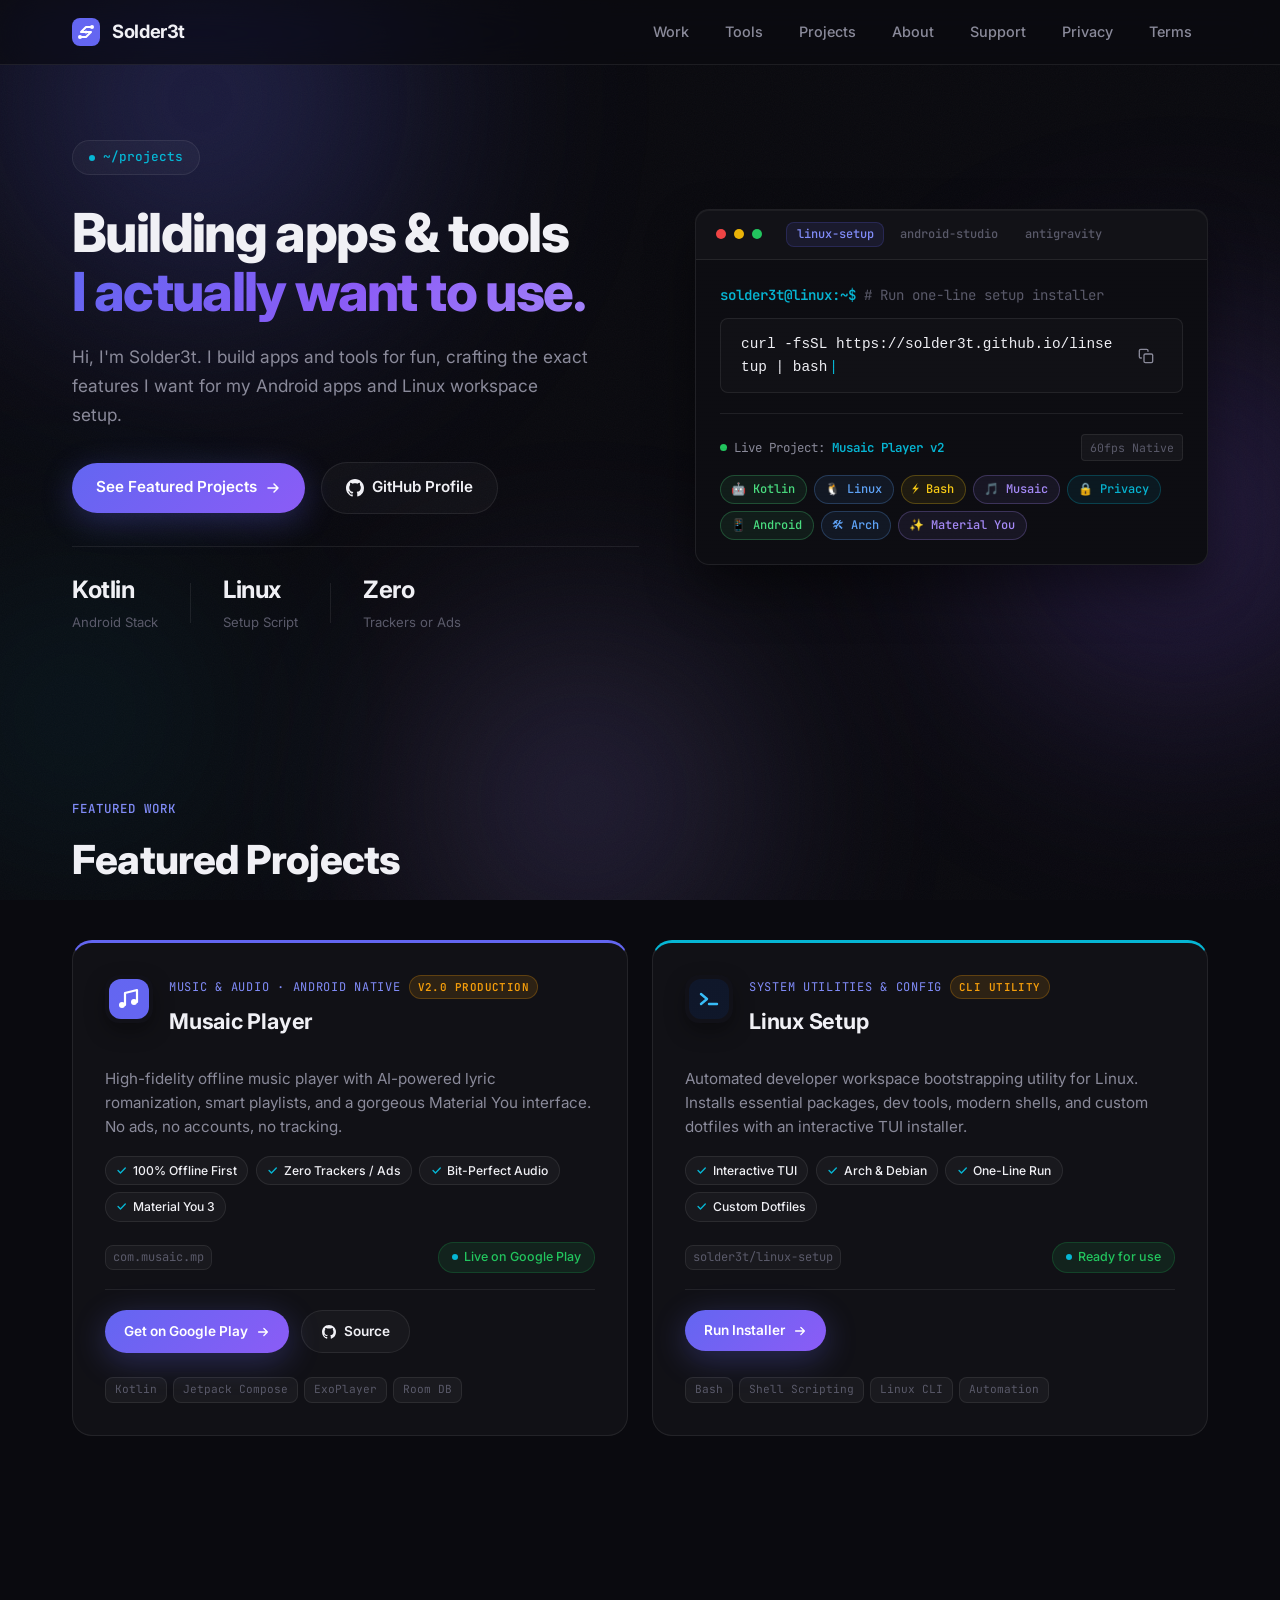
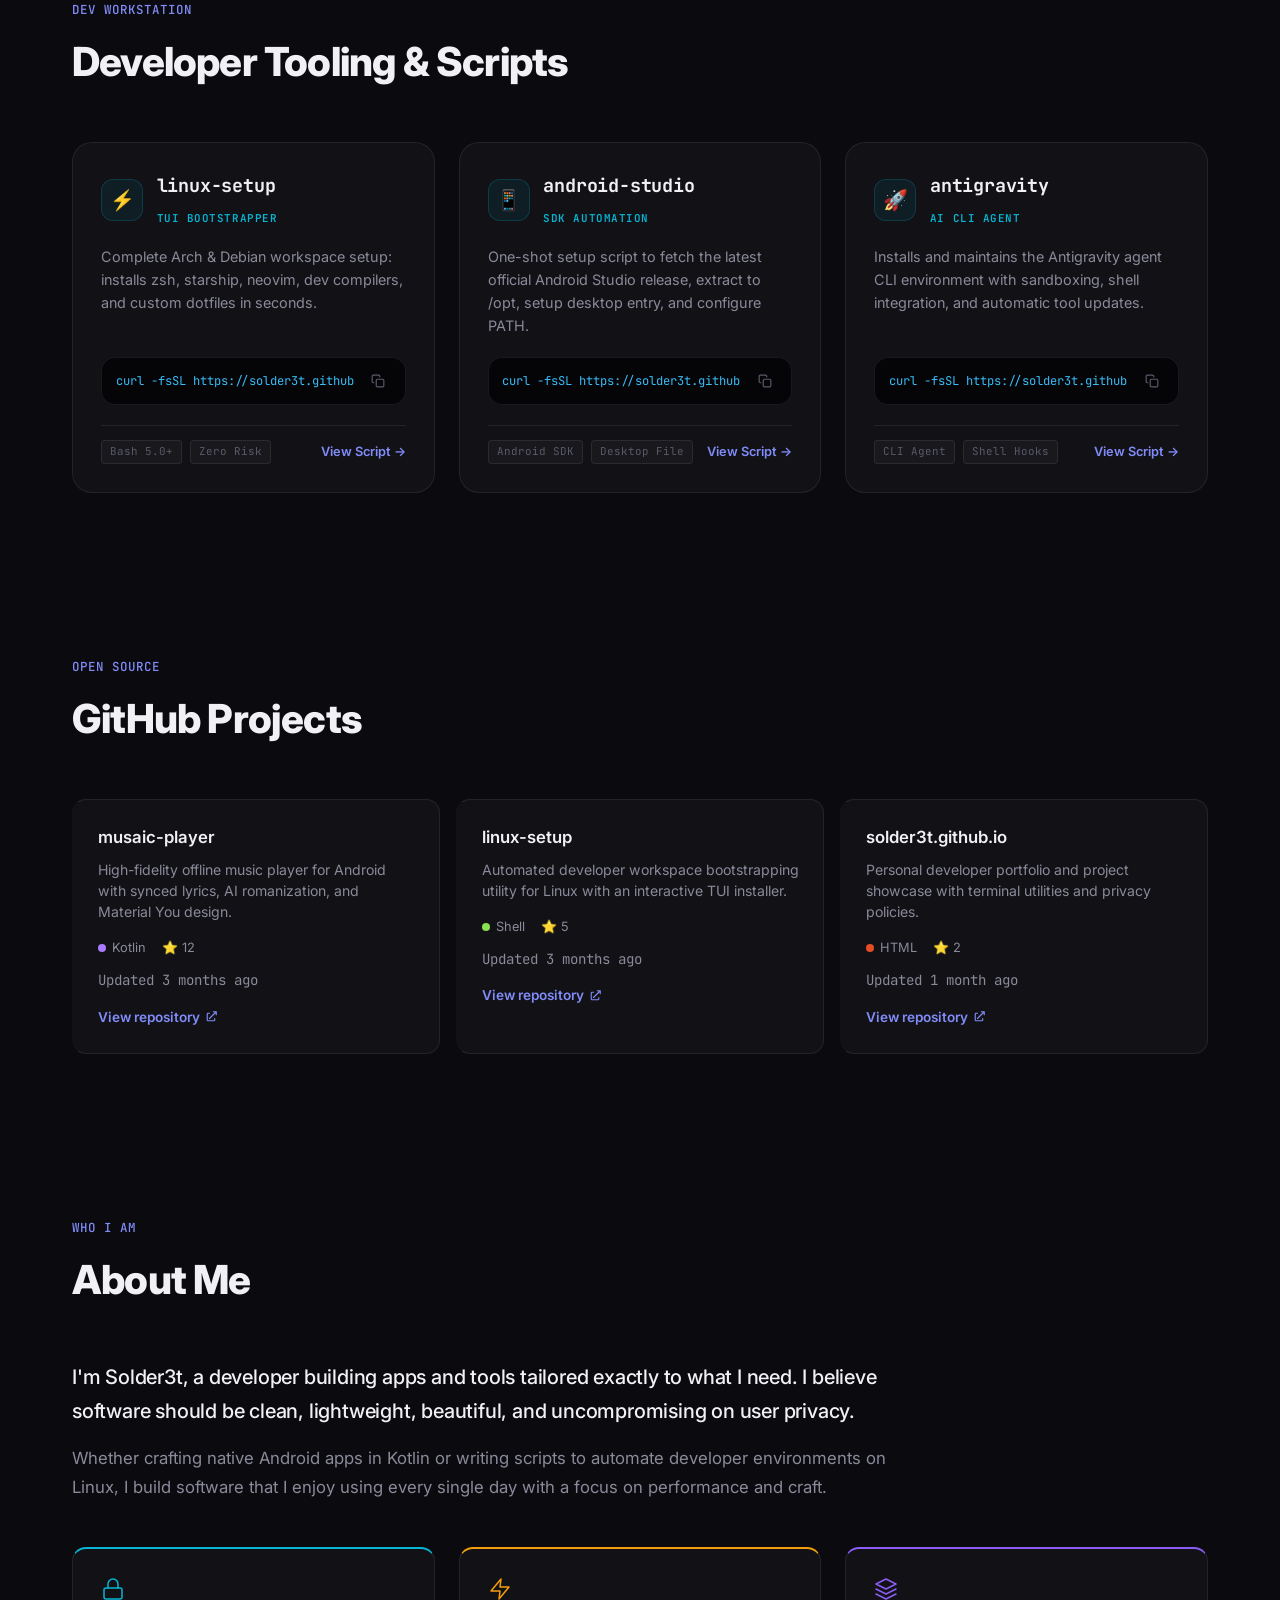
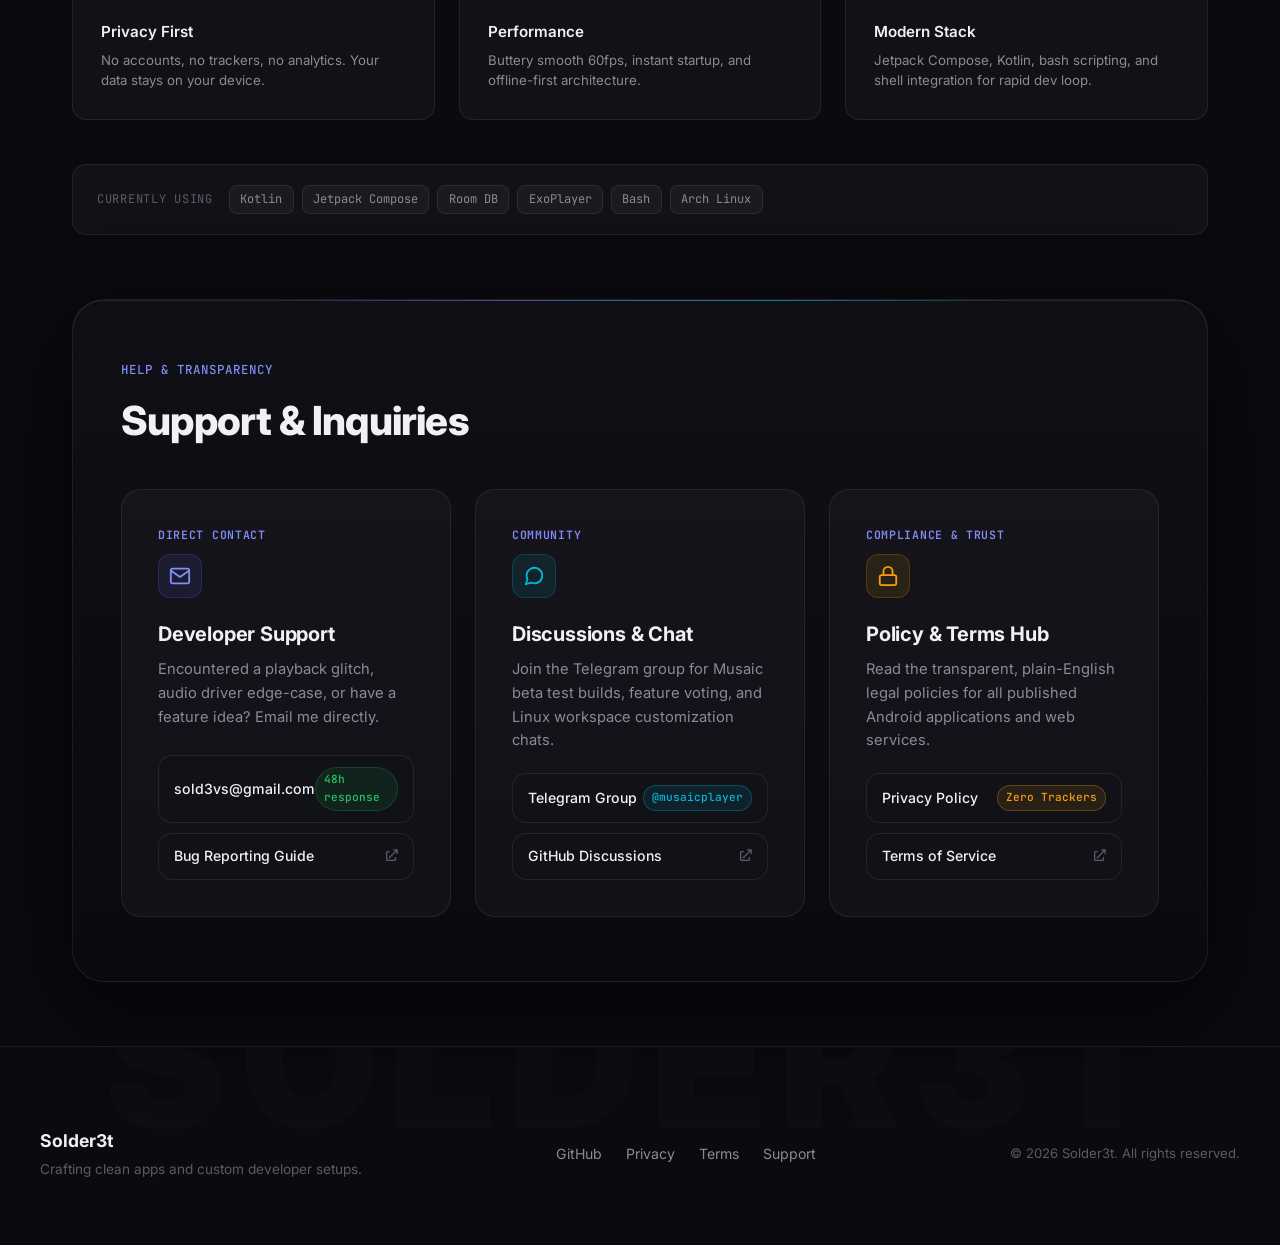
==== index.html @ a8be1fc8 "Polish portfolio navigation and policy pages" ====
<!DOCTYPE html>
<html lang="en">
<head>
  <meta charset="UTF-8">
  <meta name="viewport" content="width=device-width, initial-scale=1.0">
  <meta name="description" content="Solder3t — Android developer and tech enthusiast. Creator of Musaic Player, Linux setup utilities, and tools built for personal use.">
  <meta name="theme-color" content="#0a0a0f">
  <title>Solder3t — Developer Profile</title>

  <link rel="preconnect" href="https://fonts.googleapis.com">
  <link rel="preconnect" href="https://fonts.gstatic.com" crossorigin>
  <link href="https://fonts.googleapis.com/css2?family=Inter:wght@400;500;600;700;800;900&family=JetBrains+Mono:wght@400;500&display=swap" rel="stylesheet">
  <link rel="stylesheet" href="style.css?v=2.0.0">
  <link rel="icon" type="image/svg+xml" href="favicon.svg">
</head>
<body>
  <!-- Animated mesh gradient background -->
  <div class="mesh-bg" aria-hidden="true">
    <div class="mesh-orb mesh-orb--1"></div>
    <div class="mesh-orb mesh-orb--2"></div>
    <div class="mesh-orb mesh-orb--3"></div>
    <div class="mesh-orb mesh-orb--4"></div>
  </div>

  <!-- Grain overlay for texture -->
  <div class="grain" aria-hidden="true"></div>

  <!-- Cursor glow (desktop only) -->
  <div class="cursor-glow" aria-hidden="true"></div>

  <!-- Header -->
  <header class="header" id="header">
    <div class="header-inner">
      <a class="logo" href="#top" aria-label="Solder3t Home">
        <span class="logo-mark">
          <svg width="28" height="28" viewBox="0 0 28 28" fill="none" xmlns="http://www.w3.org/2000/svg">
            <rect width="28" height="28" rx="8" fill="url(#logoGrad)"/>
            <path d="M 20 9 H 14 L 9 14 H 19 L 14 19 H 8" stroke="white" stroke-width="2" stroke-linecap="round" stroke-linejoin="round"/>
            <circle cx="20" cy="9" r="2" fill="white"/>
            <circle cx="14" cy="14" r="1.5" fill="white"/>
            <circle cx="8" cy="19" r="2" fill="white"/>
            <defs>
              <linearGradient id="logoGrad" x1="0" y1="0" x2="28" y2="28">
                <stop stop-color="#6366f1"/>
                <stop offset="1" stop-color="#8b5cf6"/>
              </linearGradient>
            </defs>
          </svg>
        </span>
        <span class="logo-text">Solder3t</span>
      </a>

      <nav class="nav" aria-label="Primary">
        <a href="#work" class="nav-link">Work</a>
        <a href="#tools" class="nav-link">Tools</a>
        <a href="#projects" class="nav-link">Projects</a>
        <a href="#about" class="nav-link">About</a>
        <a href="#support" class="nav-link">Support</a>
        <a href="pages/privacy.html" class="nav-link">Privacy</a>
        <a href="pages/terms.html" class="nav-link">Terms</a>
      </nav>

      <button class="nav-toggle" aria-label="Toggle menu" aria-expanded="false">
        <span class="nav-toggle-line"></span>
        <span class="nav-toggle-line"></span>
        <span class="nav-toggle-line"></span>
      </button>
    </div>
  </header>

  <!-- Mobile menu -->
  <div class="mobile-menu" id="mobileMenu">
    <a href="#work" class="mobile-menu-link">Work</a>
    <a href="#tools" class="mobile-menu-link">Tools</a>
    <a href="#projects" class="mobile-menu-link">Projects</a>
    <a href="#about" class="mobile-menu-link">About</a>
    <a href="#support" class="mobile-menu-link">Support</a>
    <a href="pages/privacy.html" class="mobile-menu-link">Privacy</a>
    <a href="pages/terms.html" class="mobile-menu-link">Terms</a>
  </div>

  <main id="top">
    <!-- Hero -->
    <section class="hero" data-reveal>
      <div class="hero-layout">
        <!-- LEFT: main content -->
        <div class="hero-main">
          <div class="hero-badge">
            <span class="hero-badge-dot"></span>
            <span class="badge-code">~/projects</span>
          </div>
          <h1 class="hero-title">
            <span class="hero-title-line">Building apps &amp; tools</span>
            <span class="hero-title-line hero-title-line--accent">I actually want to use.</span>
          </h1>
          <p class="hero-subtitle">
            Hi, I'm Solder3t. I build apps and tools for fun, crafting the exact features I want for my Android apps and Linux workspace setup.
          </p>
          <div class="hero-ctas">
            <a href="#work" class="btn btn--primary">
              <span>See Featured Projects</span>
              <svg width="16" height="16" viewBox="0 0 16 16" fill="none"><path d="M3 8h10M9 4l4 4-4 4" stroke="currentColor" stroke-width="1.5" stroke-linecap="round" stroke-linejoin="round"/></svg>
            </a>
            <a href="https://github.com/solder3t" target="_blank" rel="noreferrer" class="btn btn--ghost">
              <svg width="18" height="18" viewBox="0 0 24 24" fill="currentColor"><path d="M12 0C5.37 0 0 5.37 0 12c0 5.31 3.435 9.795 8.205 11.385.6.105.825-.255.825-.57 0-.285-.015-1.23-.015-2.235-3.015.555-3.795-.735-4.035-1.41-.135-.345-.72-1.41-1.23-1.695-.42-.225-1.02-.78-.015-.795.945-.015 1.62.87 1.845 1.23 1.08 1.815 2.805 1.305 3.495.99.105-.78.42-1.305.765-1.605-2.67-.3-5.46-1.335-5.46-5.925 0-1.305.465-2.385 1.23-3.225-.12-.3-.54-1.53.12-3.18 0 0 1.005-.315 3.3 1.23.96-.27 1.98-.405 3-.405s2.04.135 3 .405c2.295-1.56 3.3-1.23 3.3-1.23.66 1.65.24 2.88.12 3.18.765.84 1.23 1.905 1.23 3.225 0 4.605-2.805 5.625-5.475 5.925.435.375.81 1.095.81 2.22 0 1.605-.015 2.895-.015 3.3 0 .315.225.69.825.57A12.02 12.02 0 0024 12c0-6.63-5.37-12-12-12z"/></svg>
              <span>GitHub Profile</span>
            </a>
          </div>

          <div class="hero-stats">
            <div class="stat">
              <span class="stat-value">Kotlin</span>
              <span class="stat-label">Android Stack</span>
            </div>
            <div class="stat-divider"></div>
            <div class="stat">
              <span class="stat-value">Linux</span>
              <span class="stat-label">Setup Script</span>
            </div>
            <div class="stat-divider"></div>
            <div class="stat">
              <span class="stat-value">Zero</span>
              <span class="stat-label">Trackers or Ads</span>
            </div>
          </div>
        </div>

        <!-- RIGHT: Terminal & Developer Station -->
        <div class="hero-terminal-col">
          <div class="terminal-widget">
            <div class="terminal-header">
              <div class="terminal-dots">
                <span class="terminal-dot terminal-dot--red"></span>
                <span class="terminal-dot terminal-dot--yellow"></span>
                <span class="terminal-dot terminal-dot--green"></span>
              </div>
              <div class="terminal-tabs" role="tablist" aria-label="Installer command options">
                <button class="terminal-tab active" role="tab" aria-selected="true" aria-controls="setupCommand" id="tab-linux-setup" data-cmd="curl -fsSL https://solder3t.github.io/linsetup | bash" data-comment="# Run one-line setup installer">linux-setup</button>
                <button class="terminal-tab" role="tab" aria-selected="false" aria-controls="setupCommand" id="tab-android-studio" data-cmd="curl -fsSL https://solder3t.github.io/android-studio-installer | sh" data-comment="# Install Android Studio via oneliner">android-studio</button>
                <button class="terminal-tab" role="tab" aria-selected="false" aria-controls="setupCommand" id="tab-antigravity" data-cmd="curl -fsSL https://solder3t.github.io/antigravity-installer | sh" data-comment="# Install Antigravity via oneliner">antigravity</button>
              </div>
            </div>
            <div class="terminal-body">
              <div class="terminal-prompt-line">
                <span class="terminal-prompt">solder3t@linux:~$</span> <span class="terminal-comment-line" id="setupComment"># Run one-line setup installer</span>
              </div>
              <div class="terminal-command-container">
                <code class="terminal-command" id="setupCommand">curl -fsSL https://solder3t.github.io/linsetup | bash</code>
                <button class="terminal-copy-btn" id="copyBtn" aria-label="Copy command to clipboard">
                  <svg width="16" height="16" viewBox="0 0 24 24" fill="none" stroke="currentColor" stroke-width="2" stroke-linecap="round" stroke-linejoin="round">
                    <rect x="9" y="9" width="13" height="13" rx="2" ry="2"/>
                    <path d="M5 15H4a2 2 0 0 1-2-2V4a2 2 0 0 1 2-2h9a2 2 0 0 1 2 2v1"/>
                  </svg>
                </button>
              </div>

              <!-- Integrated Stack & Live Status within Terminal Station -->
              <div class="terminal-station-meta">
                <div class="station-meta-header">
                  <span class="station-status-pill">
                    <span class="station-status-dot"></span>
                    Live Project: <a href="#work" class="station-status-link">Musaic Player v2</a>
                  </span>
                  <span class="station-badge">60fps Native</span>
                </div>

                <div class="terminal-pills-matrix" aria-label="Tech Stack">
                  <span class="hero-pill hero-pill--green">🤖 Kotlin</span>
                  <span class="hero-pill hero-pill--blue">🐧 Linux</span>
                  <span class="hero-pill hero-pill--yellow">⚡ Bash</span>
                  <span class="hero-pill hero-pill--purple">🎵 Musaic</span>
                  <span class="hero-pill hero-pill--teal">🔒 Privacy</span>
                  <span class="hero-pill hero-pill--green">📱 Android</span>
                  <span class="hero-pill hero-pill--blue">🛠 Arch</span>
                  <span class="hero-pill hero-pill--purple">✨ Material You</span>
                </div>
              </div>
            </div>
          </div>
        </div>
      </div>
    </section>

    <!-- Featured Projects -->
    <section id="work" class="section" data-reveal>
      <div class="section-header">
        <span class="section-tag">Featured Work</span>
        <h2>Featured Projects</h2>
      </div>
      <div class="app-grid" id="app-grid"></div>
    </section>

    <!-- Developer Tools & CLI Scripts -->
    <section id="tools" class="section section--tools" data-reveal>
      <div class="section-header">
        <span class="section-tag">Dev Workstation</span>
        <h2>Developer Tooling &amp; Scripts</h2>
      </div>

      <div class="tools-grid">
        <div class="tool-card">
          <div class="tool-card-top">
            <div class="tool-icon">⚡</div>
            <div class="tool-meta">
              <h3>linux-setup</h3>
              <span class="tool-badge">TUI Bootstrapper</span>
            </div>
          </div>
          <p class="tool-desc">
            Complete Arch &amp; Debian workspace setup: installs zsh, starship, neovim, dev compilers, and custom dotfiles in seconds.
          </p>
          <div class="tool-command-box">
            <code>curl -fsSL https://solder3t.github.io/linsetup | bash</code>
            <button class="tool-copy-btn" data-copy="curl -fsSL https://solder3t.github.io/linsetup | bash" aria-label="Copy linsetup command">
              <svg width="14" height="14" viewBox="0 0 24 24" fill="none" stroke="currentColor" stroke-width="2" stroke-linecap="round" stroke-linejoin="round"><rect x="9" y="9" width="13" height="13" rx="2" ry="2"/><path d="M5 15H4a2 2 0 0 1-2-2V4a2 2 0 0 1 2-2h9a2 2 0 0 1 2 2v1"/></svg>
            </button>
          </div>
          <div class="tool-footer">
            <span class="tool-tag">Bash 5.0+</span>
            <span class="tool-tag">Zero Risk</span>
            <a href="https://github.com/solder3t/linux-setup" target="_blank" rel="noreferrer" class="tool-link">View Script &rarr;</a>
          </div>
        </div>

        <div class="tool-card">
          <div class="tool-card-top">
            <div class="tool-icon">📱</div>
            <div class="tool-meta">
              <h3>android-studio</h3>
              <span class="tool-badge">SDK Automation</span>
            </div>
          </div>
          <p class="tool-desc">
            One-shot setup script to fetch the latest official Android Studio release, extract to /opt, setup desktop entry, and configure PATH.
          </p>
          <div class="tool-command-box">
            <code>curl -fsSL https://solder3t.github.io/android-studio-installer | sh</code>
            <button class="tool-copy-btn" data-copy="curl -fsSL https://solder3t.github.io/android-studio-installer | sh" aria-label="Copy android studio installer command">
              <svg width="14" height="14" viewBox="0 0 24 24" fill="none" stroke="currentColor" stroke-width="2" stroke-linecap="round" stroke-linejoin="round"><rect x="9" y="9" width="13" height="13" rx="2" ry="2"/><path d="M5 15H4a2 2 0 0 1-2-2V4a2 2 0 0 1 2-2h9a2 2 0 0 1 2 2v1"/></svg>
            </button>
          </div>
          <div class="tool-footer">
            <span class="tool-tag">Android SDK</span>
            <span class="tool-tag">Desktop File</span>
            <a href="https://github.com/solder3t/solder3t.github.io/blob/main/android-studio-installer" target="_blank" rel="noreferrer" class="tool-link">View Script &rarr;</a>
          </div>
        </div>

        <div class="tool-card">
          <div class="tool-card-top">
            <div class="tool-icon">🚀</div>
            <div class="tool-meta">
              <h3>antigravity</h3>
              <span class="tool-badge">AI CLI Agent</span>
            </div>
          </div>
          <p class="tool-desc">
            Installs and maintains the Antigravity agent CLI environment with sandboxing, shell integration, and automatic tool updates.
          </p>
          <div class="tool-command-box">
            <code>curl -fsSL https://solder3t.github.io/antigravity-installer | sh</code>
            <button class="tool-copy-btn" data-copy="curl -fsSL https://solder3t.github.io/antigravity-installer | sh" aria-label="Copy antigravity installer command">
              <svg width="14" height="14" viewBox="0 0 24 24" fill="none" stroke="currentColor" stroke-width="2" stroke-linecap="round" stroke-linejoin="round"><rect x="9" y="9" width="13" height="13" rx="2" ry="2"/><path d="M5 15H4a2 2 0 0 1-2-2V4a2 2 0 0 1 2-2h9a2 2 0 0 1 2 2v1"/></svg>
            </button>
          </div>
          <div class="tool-footer">
            <span class="tool-tag">CLI Agent</span>
            <span class="tool-tag">Shell Hooks</span>
            <a href="https://github.com/solder3t/solder3t.github.io/blob/main/antigravity-installer" target="_blank" rel="noreferrer" class="tool-link">View Script &rarr;</a>
          </div>
        </div>
      </div>
    </section>

    <!-- GitHub Projects -->
    <section id="projects" class="section" data-reveal>
      <div class="section-header">
        <span class="section-tag">Open Source</span>
        <h2>GitHub Projects</h2>
      </div>
      <div id="github-projects" class="project-grid" aria-live="polite"></div>
    </section>

    <!-- About -->
    <section id="about" class="section section--about" data-reveal>
      <div class="section-header">
        <span class="section-tag">Who I Am</span>
        <h2>About Me</h2>
      </div>

      <div class="about-intro">
        <p class="about-lead">
          I'm Solder3t, a developer building apps and tools tailored exactly to what I need. I believe software should be clean, lightweight, beautiful, and uncompromising on user privacy.
        </p>
        <p class="about-sublead">
          Whether crafting native Android apps in Kotlin or writing scripts to automate developer environments on Linux, I build software that I enjoy using every single day with a focus on performance and craft.
        </p>
      </div>

      <div class="about-values">
        <div class="value-card value-card--privacy">
          <div class="value-icon">
            <svg width="24" height="24" viewBox="0 0 24 24" fill="none" stroke="currentColor" stroke-width="1.5" stroke-linecap="round" stroke-linejoin="round"><rect x="3" y="11" width="18" height="11" rx="2"/><path d="M7 11V7a5 5 0 0110 0v4"/></svg>
          </div>
          <h3>Privacy First</h3>
          <p>No accounts, no trackers, no analytics. Your data stays on your device.</p>
        </div>
        <div class="value-card value-card--perf">
          <div class="value-icon">
            <svg width="24" height="24" viewBox="0 0 24 24" fill="none" stroke="currentColor" stroke-width="1.5" stroke-linecap="round" stroke-linejoin="round"><polygon points="13 2 3 14 12 14 11 22 21 10 12 10 13 2"/></svg>
          </div>
          <h3>Performance</h3>
          <p>Buttery smooth 60fps, instant startup, and offline-first architecture.</p>
        </div>
        <div class="value-card value-card--stack">
          <div class="value-icon">
            <svg width="24" height="24" viewBox="0 0 24 24" fill="none" stroke="currentColor" stroke-width="1.5" stroke-linecap="round" stroke-linejoin="round"><path d="M12 2L2 7l10 5 10-5-10-5z"/><path d="M2 17l10 5 10-5"/><path d="M2 12l10 5 10-5"/></svg>
          </div>
          <h3>Modern Stack</h3>
          <p>Jetpack Compose, Kotlin, bash scripting, and shell integration for rapid dev loop.</p>
        </div>
      </div>

      <!-- Tech shelf -->
      <div class="tech-shelf">
        <span class="tech-shelf-label">Currently using</span>
        <div class="tech-shelf-pills">
          <span class="tech-pill">Kotlin</span>
          <span class="tech-pill">Jetpack Compose</span>
          <span class="tech-pill">Room DB</span>
          <span class="tech-pill">ExoPlayer</span>
          <span class="tech-pill">Bash</span>
          <span class="tech-pill">Arch Linux</span>
        </div>
      </div>
    </section>

    <!-- Support & Transparency Hub -->
    <section id="support" class="section section--support" data-reveal>
      <div class="section-header">
        <span class="section-tag">Help &amp; Transparency</span>
        <h2>Support &amp; Inquiries</h2>
      </div>
      <div class="support-cards">
        <article class="support-card">
          <span class="support-card-tag">Direct Contact</span>
          <div class="support-card-icon">
            <svg width="22" height="22" viewBox="0 0 24 24" fill="none" stroke="currentColor" stroke-width="2" stroke-linecap="round" stroke-linejoin="round"><path d="M4 4h16c1.1 0 2 .9 2 2v12c0 1.1-.9 2-2 2H4c-1.1 0-2-.9-2-2V6c0-1.1.9-2 2-2z"/><polyline points="22,6 12,13 2,6"/></svg>
          </div>
          <h3>Developer Support</h3>
          <p>Encountered a playback glitch, audio driver edge-case, or have a feature idea? Email me directly.</p>
          <div class="support-channels">
            <a href="mailto:sold3vs@gmail.com" class="support-channel-link">
              <span>sold3vs@gmail.com</span>
              <span class="support-badge-pill">48h response</span>
            </a>
            <a href="pages/support.html" class="support-channel-link">
              <span>Bug Reporting Guide</span>
              <svg width="14" height="14" viewBox="0 0 16 16" fill="none"><path d="M6 3H4a1 1 0 00-1 1v8a1 1 0 001 1h8a1 1 0 001-1v-2M11 1h4v4M6 10l9-9" stroke="currentColor" stroke-width="1.5" stroke-linecap="round" stroke-linejoin="round"/></svg>
            </a>
          </div>
        </article>

        <article class="support-card support-card--community">
          <span class="support-card-tag">Community</span>
          <div class="support-card-icon">
            <svg width="22" height="22" viewBox="0 0 24 24" fill="none" stroke="currentColor" stroke-width="2" stroke-linecap="round" stroke-linejoin="round"><path d="M21 11.5a8.38 8.38 0 0 1-.9 3.8 8.5 8.5 0 0 1-7.6 4.7 8.38 8.38 0 0 1-3.8-.9L3 21l1.9-5.7a8.38 8.38 0 0 1-.9-3.8 8.5 8.5 0 0 1 4.7-7.6 8.38 8.38 0 0 1 3.8-.9h.5a8.48 8.48 0 0 1 8 8v.5z"/></svg>
          </div>
          <h3>Discussions &amp; Chat</h3>
          <p>Join the Telegram group for Musaic beta test builds, feature voting, and Linux workspace customization chats.</p>
          <div class="support-channels">
            <a href="https://telegram.me/musaicplayer" target="_blank" rel="noreferrer" class="support-channel-link">
              <span>Telegram Group</span>
              <span class="support-badge-pill" style="color:var(--accent-teal);border-color:rgba(6,182,212,0.3);background:rgba(6,182,212,0.1)">@musaicplayer</span>
            </a>
            <a href="https://github.com/solder3t" target="_blank" rel="noreferrer" class="support-channel-link">
              <span>GitHub Discussions</span>
              <svg width="14" height="14" viewBox="0 0 16 16" fill="none"><path d="M6 3H4a1 1 0 00-1 1v8a1 1 0 001 1h8a1 1 0 001-1v-2M11 1h4v4M6 10l9-9" stroke="currentColor" stroke-width="1.5" stroke-linecap="round" stroke-linejoin="round"/></svg>
            </a>
          </div>
        </article>

        <article class="support-card support-card--legal">
          <span class="support-card-tag">Compliance &amp; Trust</span>
          <div class="support-card-icon">
            <svg width="22" height="22" viewBox="0 0 24 24" fill="none" stroke="currentColor" stroke-width="2" stroke-linecap="round" stroke-linejoin="round"><rect x="3" y="11" width="18" height="11" rx="2"/><path d="M7 11V7a5 5 0 0110 0v4"/></svg>
          </div>
          <h3>Policy &amp; Terms Hub</h3>
          <p>Read the transparent, plain-English legal policies for all published Android applications and web services.</p>
          <div class="support-channels">
            <a href="pages/privacy.html" class="support-channel-link">
              <span>Privacy Policy</span>
              <span class="support-badge-pill" style="color:var(--gold);border-color:rgba(245,158,11,0.3);background:rgba(245,158,11,0.1)">Zero Trackers</span>
            </a>
            <a href="pages/terms.html" class="support-channel-link">
              <span>Terms of Service</span>
              <svg width="14" height="14" viewBox="0 0 16 16" fill="none"><path d="M6 3H4a1 1 0 00-1 1v8a1 1 0 001 1h8a1 1 0 001-1v-2M11 1h4v4M6 10l9-9" stroke="currentColor" stroke-width="1.5" stroke-linecap="round" stroke-linejoin="round"/></svg>
            </a>
          </div>
        </article>
      </div>
    </section>
  </main>

  <!-- Footer -->
  <footer class="footer">
    <div class="footer-inner">
      <div class="footer-wordmark" aria-hidden="true">SOLDER3T</div>
      <div class="footer-brand">
        <span class="footer-logo">Solder3t</span>
        <p class="footer-tagline">Crafting clean apps and custom developer setups.</p>
      </div>
      <div class="footer-links">
        <a href="https://github.com/solder3t" target="_blank" rel="noreferrer">GitHub</a>
        <a href="pages/privacy.html">Privacy</a>
        <a href="pages/terms.html">Terms</a>
        <a href="pages/support.html">Support</a>
      </div>
      <p class="footer-copy">&copy; <span id="year"></span> Solder3t. All rights reserved.</p>
    </div>
  </footer>

  <!-- Clipboard Toast Alert -->
  <div class="toast" id="toast" role="alert" aria-live="polite">
    Installer command copied!
  </div>

  <script src="script.js?v=2.0.0"></script>
</body>
</html>
---- style.css ----
/* ═══════════════════════════════════════
   Solder3t — Modern Portfolio Styles v2
   ═══════════════════════════════════════ */

:root {
  --bg: #0a0a0f;
  --bg-elevated: #111118;
  --bg-card: rgba(255, 255, 255, 0.03);
  --bg-card-hover: rgba(255, 255, 255, 0.06);
  --bg-section-alt: #0d0d14;
  --border: rgba(255, 255, 255, 0.08);
  --border-hover: rgba(255, 255, 255, 0.15);
  --text: #f0f0f5;
  --text-muted: #8a8a9a;
  --text-dim: #5a5a6a;
  --accent: #6366f1;
  --accent-light: #818cf8;
  --accent-glow: rgba(99, 102, 241, 0.3);
  --accent-teal: #06b6d4;
  --accent-teal-glow: rgba(6, 182, 212, 0.25);
  --gold: #f59e0b;
  --gradient-1: #6366f1;
  --gradient-2: #8b5cf6;
  --gradient-3: #a78bfa;
  --radius-sm: 8px;
  --radius-md: 14px;
  --radius-lg: 20px;
  --radius-xl: 28px;
  --font-sans: "Inter", -apple-system, BlinkMacSystemFont, sans-serif;
  --font-mono: "JetBrains Mono", monospace;
  --ease-out-expo: cubic-bezier(0.16, 1, 0.3, 1);
  --ease-spring: cubic-bezier(0.34, 1.56, 0.64, 1);
}

*, *::before, *::after {
  box-sizing: border-box;
  margin: 0;
  padding: 0;
}

::selection {
  background: rgba(6, 182, 212, 0.25);
  color: white;
}

/* A consistent reading layout for policy and support pages. */
.page-content {
  width: min(100% - 2.5rem, 760px);
}

.page-title {
  line-height: 1.08;
  text-wrap: balance;
  background: linear-gradient(110deg, #fff 20%, #c4b5fd 70%, #67e8f9);
  color: transparent;
  -webkit-background-clip: text;
  background-clip: text;
}

.page-body h2 {
  scroll-margin-top: 6rem;
  padding-top: 1.35rem;
  border-top: 1px solid var(--border);
}

.page-body p,
.page-body li {
  max-width: 72ch;
}

.page-body a {
  text-decoration: underline;
  text-decoration-color: rgba(129, 140, 248, 0.35);
  text-underline-offset: 3px;
}

.page-body a:hover {
  text-decoration-color: currentColor;
}

.page-back {
  min-height: 40px;
  padding: 0.4rem 0.75rem;
  margin-left: -0.75rem;
  border: 1px solid transparent;
  border-radius: 999px;
}

.page-back:hover {
  border-color: var(--border);
  background: var(--bg-card);
}

@media (prefers-reduced-motion: reduce) {
  *, *::before, *::after {
    scroll-behavior: auto !important;
    animation-duration: 0.01ms !important;
    animation-iteration-count: 1 !important;
    transition-duration: 0.01ms !important;
  }
}

html {
  scroll-behavior: smooth;
  -webkit-font-smoothing: antialiased;
  -moz-osx-font-smoothing: grayscale;
}

body {
  font-family: var(--font-sans);
  color: var(--text);
  background: var(--bg);
  line-height: 1.6;
  overflow-x: hidden;
  min-height: 100vh;
}

h2 {
  letter-spacing: -0.01em;
}

/* ── Mesh Gradient Background ── */
.mesh-bg {
  position: fixed;
  inset: 0;
  z-index: -2;
  overflow: hidden;
}

.mesh-orb {
  position: absolute;
  border-radius: 50%;
  filter: blur(120px);
  opacity: 0.4;
  animation: orbFloat 20s ease-in-out infinite;
}

.mesh-orb--1 {
  width: 600px;
  height: 600px;
  background: radial-gradient(circle, var(--gradient-1), transparent 70%);
  top: -200px;
  left: -100px;
  animation-delay: 0s;
}

.mesh-orb--2 {
  width: 500px;
  height: 500px;
  background: radial-gradient(circle, var(--gradient-2), transparent 70%);
  top: 30%;
  right: -150px;
  animation-delay: -5s;
  animation-duration: 25s;
}

.mesh-orb--3 {
  width: 400px;
  height: 400px;
  background: radial-gradient(circle, var(--gradient-3), transparent 70%);
  bottom: -100px;
  left: 30%;
  animation-delay: -10s;
  animation-duration: 22s;
}

.mesh-orb--4 {
  width: 350px;
  height: 350px;
  background: radial-gradient(circle, #06b6d4, transparent 70%);
  top: 60%;
  left: -100px;
  animation-delay: -15s;
  animation-duration: 28s;
  opacity: 0.2;
}

@keyframes orbFloat {
  0%, 100% { transform: translate(0, 0) scale(1); }
  25% { transform: translate(80px, -60px) scale(1.1); }
  50% { transform: translate(-40px, 80px) scale(0.9); }
  75% { transform: translate(60px, 40px) scale(1.05); }
}

/* ── Grain Overlay ── */
.grain {
  position: fixed;
  inset: 0;
  z-index: -1;
  opacity: 0.03;
  pointer-events: none;
  background-image: url("data:image/svg+xml,%3Csvg viewBox='0 0 256 256' xmlns='http://www.w3.org/2000/svg'%3E%3Cfilter id='noise'%3E%3CfeTurbulence type='fractalNoise' baseFrequency='0.9' numOctaves='4' stitchTiles='stitch'/%3E%3C/filter%3E%3Crect width='100%25' height='100%25' filter='url(%23noise)'/%3E%3C/svg%3E");
  background-repeat: repeat;
  background-size: 256px 256px;
}

/* ── Cursor Glow ── */
.cursor-glow {
  position: fixed;
  width: 600px;
  height: 600px;
  border-radius: 50%;
  background: radial-gradient(circle, var(--accent-glow), transparent 70%);
  pointer-events: none;
  z-index: -1;
  opacity: 0;
  transform: translate(-50%, -50%);
  transition: opacity 0.4s ease;
  mix-blend-mode: screen;
}

.cursor-glow.active {
  opacity: 1;
}

/* ── Header ── */
.header {
  position: fixed;
  top: 0;
  left: 0;
  right: 0;
  z-index: 100;
  backdrop-filter: blur(20px) saturate(180%);
  -webkit-backdrop-filter: blur(20px) saturate(180%);
  background: rgba(10, 10, 15, 0.7);
  border-bottom: 1px solid var(--border);
  transition: transform 0.4s var(--ease-out-expo), background 0.3s ease;
}

.header.hidden {
  transform: translateY(-100%);
}

.header-inner {
  max-width: 1200px;
  margin: 0 auto;
  padding: 0 2rem;
  height: 64px;
  display: flex;
  align-items: center;
  justify-content: space-between;
}

.logo {
  display: flex;
  align-items: center;
  gap: 0.75rem;
  text-decoration: none;
  color: var(--text);
}

.logo-mark {
  display: flex;
  align-items: center;
  justify-content: center;
}

.logo-text {
  font-weight: 700;
  font-size: 1.15rem;
  letter-spacing: -0.02em;
}

.nav {
  display: flex;
  align-items: center;
  gap: 0.25rem;
}

.nav-link {
  text-decoration: none;
  color: var(--text-muted);
  font-size: 0.9rem;
  font-weight: 500;
  padding: 0.5rem 1rem;
  border-radius: 999px;
  transition: color 0.2s ease, background 0.2s ease;
  position: relative;
}

.nav-link::after {
  content: '';
  position: absolute;
  bottom: 0.25rem;
  left: 1rem;
  right: 1rem;
  height: 1px;
  background: var(--accent-teal);
  transform: scaleX(0);
  transform-origin: left;
  transition: transform 0.25s var(--ease-out-expo);
  border-radius: 1px;
}

.nav-link:hover {
  color: var(--text);
  background: rgba(255, 255, 255, 0.06);
}

.nav-link:hover::after {
  transform: scaleX(1);
}

/* Mobile nav toggle */
.nav-toggle {
  display: none;
  flex-direction: column;
  gap: 5px;
  background: none;
  border: none;
  cursor: pointer;
  padding: 8px;
}

.nav-toggle-line {
  width: 22px;
  height: 2px;
  background: var(--text);
  border-radius: 2px;
  transition: transform 0.3s var(--ease-out-expo), opacity 0.2s ease;
}

.nav-toggle[aria-expanded="true"] .nav-toggle-line:nth-child(1) {
  transform: translateY(7px) rotate(45deg);
}

.nav-toggle[aria-expanded="true"] .nav-toggle-line:nth-child(2) {
  opacity: 0;
}

.nav-toggle[aria-expanded="true"] .nav-toggle-line:nth-child(3) {
  transform: translateY(-7px) rotate(-45deg);
}

/* Mobile menu */
.mobile-menu {
  display: none;
  position: fixed;
  top: 64px;
  left: 0;
  right: 0;
  bottom: 0;
  background: rgba(10, 10, 15, 0.95);
  backdrop-filter: blur(20px);
  z-index: 99;
  flex-direction: column;
  padding: 2rem;
  gap: 0.5rem;
  opacity: 0;
  transform: translateY(-20px);
  transition: opacity 0.3s ease, transform 0.3s var(--ease-out-expo);
  pointer-events: none;
}

.mobile-menu.open {
  display: flex;
  opacity: 1;
  transform: translateY(0);
  pointer-events: all;
}

.mobile-menu-link {
  text-decoration: none;
  color: var(--text);
  font-size: 1.5rem;
  font-weight: 600;
  padding: 1rem 0;
  border-bottom: 1px solid var(--border);
  transition: color 0.2s ease;
}

.mobile-menu-link:hover {
  color: var(--accent-light);
}

/* ── Main Content ── */
main {
  max-width: 1200px;
  margin: 0 auto;
  padding: 0 2rem;
}

/* ── Hero ── */
.hero {
  padding-top: 140px;
  padding-bottom: 80px;
}

/* Two-column asymmetric layout */
.hero-layout {
  display: grid;
  grid-template-columns: 1.05fr 0.95fr;
  gap: 3.5rem;
  align-items: center;
  margin-bottom: 0;
}

.hero-main {
  text-align: left;
}

.hero-badge {
  display: inline-flex;
  align-items: center;
  gap: 0.5rem;
  padding: 0.4rem 1rem;
  border-radius: 999px;
  border: 1px solid var(--border);
  background: var(--bg-card);
  font-size: 0.82rem;
  font-weight: 500;
  color: var(--text-muted);
  margin-bottom: 1.75rem;
  animation: fadeInUp 0.8s var(--ease-out-expo) both;
}

.hero-badge-dot {
  width: 6px;
  height: 6px;
  border-radius: 50%;
  background: var(--accent-teal);
  animation: pulse 2s ease-in-out infinite;
}

.badge-code {
  font-family: var(--font-mono);
  font-size: 0.8rem;
  color: var(--accent-teal);
}

@keyframes pulse {
  0%, 100% { opacity: 1; transform: scale(1); }
  50% { opacity: 0.5; transform: scale(1.3); }
}

.hero-title {
  font-size: clamp(2.3rem, 4.2vw, 3.8rem);
  font-weight: 800;
  line-height: 1.1;
  letter-spacing: -0.03em;
  margin-bottom: 1.25rem;
  text-wrap: balance;
  animation: fadeInUp 0.8s var(--ease-out-expo) 0.1s both;
}

.hero-title-line {
  display: block;
}

.hero-title-line--accent {
  background: linear-gradient(135deg, var(--gradient-1), var(--gradient-2), var(--gradient-3));
  -webkit-background-clip: text;
  -webkit-text-fill-color: transparent;
  background-clip: text;
}

.hero-subtitle {
  max-width: 520px;
  margin-bottom: 2rem;
  font-size: 1.08rem;
  color: var(--text-muted);
  line-height: 1.7;
  animation: fadeInUp 0.8s var(--ease-out-expo) 0.2s both;
}

.hero-ctas {
  display: flex;
  align-items: center;
  gap: 1rem;
  flex-wrap: wrap;
  margin-bottom: 2rem;
  animation: fadeInUp 0.8s var(--ease-out-expo) 0.3s both;
}

.hero-terminal-col {
  width: 100%;
  animation: fadeInUp 0.8s var(--ease-out-expo) 0.25s both;
}

/* ── Integrated Terminal Station Meta ── */
.terminal-station-meta {
  margin-top: 1.25rem;
  padding-top: 1.25rem;
  border-top: 1px solid var(--border);
}

.station-meta-header {
  display: flex;
  align-items: center;
  justify-content: space-between;
  margin-bottom: 0.85rem;
  font-size: 0.78rem;
  flex-wrap: wrap;
  gap: 0.5rem;
}

.station-status-pill {
  display: inline-flex;
  align-items: center;
  gap: 0.45rem;
  color: var(--text-muted);
  font-family: var(--font-mono);
}

.station-status-dot {
  width: 7px;
  height: 7px;
  border-radius: 50%;
  background: #22c55e;
  animation: pulse 2s ease-in-out infinite;
}

.station-status-link {
  color: var(--accent-teal);
  text-decoration: none;
  font-weight: 600;
}

.station-status-link:hover {
  text-decoration: underline;
}

.station-badge {
  font-family: var(--font-mono);
  font-size: 0.72rem;
  color: var(--text-dim);
  background: rgba(255, 255, 255, 0.04);
  padding: 0.2rem 0.5rem;
  border-radius: 4px;
  border: 1px solid var(--border);
}

.terminal-pills-matrix {
  display: flex;
  flex-wrap: wrap;
  gap: 0.45rem;
  align-items: center;
}

.terminal-pills-matrix .hero-pill {
  font-size: 0.75rem;
  padding: 0.25rem 0.65rem;
  transform: none !important;
  margin: 0 !important;
}

/* ── Currently Working On Widget ── */
.hero-wip {
  display: inline-flex;
  align-items: center;
  gap: 0.6rem;
  background: var(--bg-elevated);
  border: 1px solid var(--border);
  border-left: 3px solid var(--accent-teal);
  border-radius: var(--radius-sm);
  padding: 0.6rem 1rem;
  margin-bottom: 2rem;
  animation: fadeInUp 0.8s var(--ease-out-expo) 0.35s both;
}

.hero-wip-dot {
  width: 8px;
  height: 8px;
  border-radius: 50%;
  background: #22c55e;
  animation: pulse 2s ease-in-out infinite;
  flex-shrink: 0;
}

.hero-wip-label {
  font-size: 0.82rem;
  color: var(--text-muted);
}

.hero-wip-link {
  font-size: 0.85rem;
  font-weight: 700;
  color: var(--accent-teal);
  text-decoration: none;
  transition: opacity 0.2s ease;
}

.hero-wip-link:hover {
  opacity: 0.8;
}

.hero-pill {
  font-family: var(--font-mono);
  font-size: 0.8rem;
  font-weight: 500;
  padding: 0.35rem 0.85rem;
  border-radius: 999px;
  border: 1px solid;
  white-space: nowrap;
  display: inline-block;
  transition: transform 0.2s ease, border-color 0.2s ease;
}

.hero-pill:hover {
  transform: translateY(-2px);
}

.hero-pill--green {
  background: rgba(74, 222, 128, 0.08);
  border-color: rgba(74, 222, 128, 0.25);
  color: #4ade80;
}

.hero-pill--blue {
  background: rgba(96, 165, 250, 0.08);
  border-color: rgba(96, 165, 250, 0.25);
  color: #60a5fa;
}

.hero-pill--yellow {
  background: rgba(250, 204, 21, 0.08);
  border-color: rgba(250, 204, 21, 0.25);
  color: #facc15;
}

.hero-pill--purple {
  background: rgba(167, 139, 250, 0.08);
  border-color: rgba(167, 139, 250, 0.25);
  color: #a78bfa;
}

.hero-pill--teal {
  background: rgba(6, 182, 212, 0.08);
  border-color: rgba(6, 182, 212, 0.25);
  color: var(--accent-teal);
}

/* ── Buttons ── */
.btn {
  display: inline-flex;
  align-items: center;
  gap: 0.5rem;
  padding: 0.8rem 1.5rem;
  border-radius: 999px;
  font-weight: 600;
  font-size: 0.95rem;
  text-decoration: none;
  transition: transform 0.3s var(--ease-spring), box-shadow 0.3s ease, background 0.2s ease;
  cursor: pointer;
  border: none;
}

.btn:hover {
  transform: translateY(-2px);
}

.btn:active {
  transform: translateY(0);
}

.btn--primary {
  background: linear-gradient(135deg, var(--gradient-1), var(--gradient-2));
  color: white;
  box-shadow: 0 8px 32px var(--accent-glow);
}

.btn--primary:hover {
  box-shadow: 0 12px 40px rgba(99, 102, 241, 0.45);
}

.btn--ghost {
  background: var(--bg-card);
  color: var(--text);
  border: 1px solid var(--border);
}

.btn--ghost:hover {
  background: var(--bg-card-hover);
  border-color: var(--border-hover);
}

/* ── Hero Stats ── */
.hero-stats {
  display: flex;
  align-items: center;
  gap: 2rem;
  padding-top: 1.5rem;
  border-top: 1px solid var(--border);
  animation: fadeInUp 0.8s var(--ease-out-expo) 0.4s both;
}

.stat {
  text-align: left;
}

.stat-value {
  display: block;
  font-size: 1.5rem;
  font-weight: 700;
  letter-spacing: -0.02em;
}

.stat-label {
  font-size: 0.82rem;
  color: var(--text-dim);
  margin-top: 0.25rem;
}

.stat-divider {
  width: 1px;
  height: 40px;
  background: var(--border);
}

/* ── Sections ── */
.section {
  padding: 80px 0;
}

.section-header {
  margin-bottom: 3rem;
}

.section-tag {
  font-family: var(--font-mono);
  font-size: 0.78rem;
  letter-spacing: 0.08em;
  text-transform: uppercase;
  color: var(--accent-light);
  font-weight: 500;
}

.section-header h2 {
  font-size: clamp(1.8rem, 4vw, 2.5rem);
  font-weight: 800;
  letter-spacing: -0.02em;
  margin-top: 0.5rem;
}

/* ── App Grid ── */
.app-grid {
  display: grid;
  grid-template-columns: repeat(auto-fit, minmax(320px, 1fr));
  gap: 1.5rem;
}

.app-card {
  background: var(--bg-card);
  border: 1px solid var(--border);
  border-radius: var(--radius-lg);
  padding: 2rem;
  transition: transform 0.4s var(--ease-out-expo), border-color 0.3s ease, box-shadow 0.3s ease;
  position: relative;
  overflow: hidden;
  display: flex;
  flex-direction: column;
}

.app-card::before {
  content: '';
  position: absolute;
  inset: 0;
  border-radius: var(--radius-lg);
  background: linear-gradient(135deg, var(--accent-glow), transparent 60%);
  opacity: 0;
  transition: opacity 0.4s ease;
  pointer-events: none;
}

.app-card:hover {
  transform: translateY(-4px);
  border-color: var(--border-hover);
  box-shadow: 0 20px 60px rgba(0, 0, 0, 0.3);
}

.app-card:hover::before {
  opacity: 1;
}

/* Colored top accent borders per card index */
.app-card[data-card-index="0"] {
  border-top: 3px solid var(--accent);
}

.app-card[data-card-index="1"] {
  border-top: 3px solid var(--accent-teal);
}

/* ── App Card Redesign ── */
.app-card-header {
  display: flex;
  align-items: flex-start;
  gap: 1rem;
  margin-bottom: 1.25rem;
}

.app-card-icon-wrap {
  flex-shrink: 0;
  width: 48px;
  height: 48px;
  border-radius: 14px;
  overflow: hidden;
  box-shadow: 0 8px 20px rgba(0, 0, 0, 0.35);
  display: flex;
  align-items: center;
  justify-content: center;
  background: var(--bg-elevated);
}

.app-card-header-info {
  flex: 1;
  min-width: 0;
}

.app-card-badge-row {
  display: flex;
  align-items: center;
  gap: 0.5rem;
  margin-bottom: 0.3rem;
  flex-wrap: wrap;
}

.app-version-badge {
  font-family: var(--font-mono);
  font-size: 0.68rem;
  font-weight: 600;
  padding: 0.15rem 0.5rem;
  border-radius: 999px;
  background: rgba(245, 158, 11, 0.12);
  color: var(--gold);
  border: 1px solid rgba(245, 158, 11, 0.25);
  text-transform: uppercase;
  letter-spacing: 0.04em;
}

.app-card-title {
  font-size: 1.4rem;
  font-weight: 700;
  letter-spacing: -0.01em;
  color: var(--text);
  margin: 0;
}

.app-card-desc {
  color: var(--text-muted);
  font-size: 0.94rem;
  line-height: 1.6;
  margin-bottom: 1.25rem;
}

.app-card-highlights {
  display: flex;
  flex-wrap: wrap;
  gap: 0.45rem;
  margin-bottom: 1.25rem;
}

.highlight-chip {
  display: inline-flex;
  align-items: center;
  gap: 0.35rem;
  font-size: 0.76rem;
  font-weight: 500;
  color: var(--text);
  background: rgba(255, 255, 255, 0.035);
  border: 1px solid var(--border);
  padding: 0.25rem 0.65rem;
  border-radius: 999px;
}

.highlight-chip svg {
  color: var(--accent-teal);
  flex-shrink: 0;
}

.app-card-footer-meta {
  display: flex;
  align-items: center;
  justify-content: space-between;
  margin-bottom: 1.25rem;
  padding-bottom: 1rem;
  border-bottom: 1px solid var(--border);
}

.app-card-package code {
  font-family: var(--font-mono);
  font-size: 0.75rem;
  color: var(--text-dim);
  background: rgba(255, 255, 255, 0.03);
  padding: 0.2rem 0.45rem;
  border-radius: var(--radius-sm);
  border: 1px solid var(--border);
}

.app-card-meta {
  font-family: var(--font-mono);
  font-size: 0.75rem;
  color: var(--accent-light);
  text-transform: uppercase;
  letter-spacing: 0.06em;
}

.app-card h3 {
  font-size: 1.35rem;
  font-weight: 700;
  margin-bottom: 0.5rem;
}

.app-card p {
  color: var(--text-muted);
  font-size: 0.95rem;
  line-height: 1.6;
  margin-bottom: 1rem;
}

.app-card-package {
  font-family: var(--font-mono);
  font-size: 0.78rem;
  color: var(--text-dim);
  margin-bottom: 0;
}

.app-card-status {
  display: inline-flex;
  align-items: center;
  gap: 0.4rem;
  padding: 0.3rem 0.8rem;
  border-radius: 999px;
  font-size: 0.78rem;
  font-weight: 500;
  margin-bottom: 0;
}

.app-card-status--rc {
  background: rgba(234, 179, 8, 0.1);
  color: #eab308;
  border: 1px solid rgba(234, 179, 8, 0.2);
}

.app-card-status--live {
  background: rgba(34, 197, 94, 0.1);
  color: #22c55e;
  border: 1px solid rgba(34, 197, 94, 0.2);
}

/* Tech stack tags on app cards */
.app-card-tags {
  display: flex;
  flex-wrap: wrap;
  gap: 0.4rem;
  margin-top: auto;
  padding-top: 1rem;
}

.app-tag {
  font-family: var(--font-mono);
  font-size: 0.7rem;
  padding: 0.2rem 0.55rem;
  border-radius: var(--radius-sm);
  background: rgba(255, 255, 255, 0.04);
  border: 1px solid var(--border);
  color: var(--text-dim);
}

.app-card-actions {
  display: flex;
  gap: 0.75rem;
  flex-wrap: wrap;
  margin-bottom: 0.5rem;
}

.app-card-actions .btn {
  padding: 0.6rem 1.2rem;
  font-size: 0.85rem;
}

.btn--disabled {
  background: var(--bg-card);
  color: var(--text-dim);
  border: 1px solid var(--border);
  cursor: not-allowed;
  pointer-events: none;
}

/* ── Project Grid ── */
.project-grid {
  display: grid;
  grid-template-columns: repeat(auto-fill, minmax(280px, 1fr));
  gap: 1rem;
}

.project-card {
  background: var(--bg-card);
  border: 1px solid var(--border);
  border-left: 2px solid transparent;
  border-radius: var(--radius-md);
  padding: 1.5rem;
  transition: transform 0.3s var(--ease-out-expo), border-color 0.3s ease;
  position: relative;
  overflow: hidden;
}

/* Left accent line that animates on hover */
.project-card::before {
  content: '';
  position: absolute;
  left: 0;
  top: 0;
  width: 2px;
  height: 0;
  background: var(--accent-teal);
  transition: height 0.35s var(--ease-out-expo);
  border-radius: 0 1px 1px 0;
}

.project-card:hover {
  transform: translateY(-2px);
  border-color: var(--border-hover);
}

.project-card:hover::before {
  height: 100%;
}

.project-card h3 {
  font-size: 1.05rem;
  font-weight: 600;
  margin-bottom: 0.5rem;
}

.project-card p {
  color: var(--text-muted);
  font-size: 0.88rem;
  line-height: 1.5;
  margin-bottom: 1rem;
}

.project-card-meta {
  display: flex;
  align-items: center;
  gap: 1rem;
  margin-bottom: 0.75rem;
  flex-wrap: wrap;
}

.project-lang {
  display: inline-flex;
  align-items: center;
  gap: 0.35rem;
  font-size: 0.8rem;
  color: var(--text-muted);
}

.project-lang-dot {
  width: 8px;
  height: 8px;
  border-radius: 50%;
  flex-shrink: 0;
}

.project-stars {
  font-size: 0.8rem;
  color: var(--text-muted);
}

.project-updated {
  font-size: 0.75rem;
  color: var(--text-dim);
  font-family: var(--font-mono);
}

.project-card a {
  color: var(--accent-light);
  font-size: 0.85rem;
  font-weight: 600;
  text-decoration: none;
  display: inline-flex;
  align-items: center;
  gap: 0.3rem;
  transition: gap 0.2s ease;
}

.project-card a:hover {
  gap: 0.5rem;
}

/* ── Developer Tools & CLI Shelf ── */
.section--tools {
  position: relative;
}

.tools-grid {
  display: grid;
  grid-template-columns: repeat(auto-fit, minmax(320px, 1fr));
  gap: 1.5rem;
}

.tool-card {
  background: var(--bg-card);
  border: 1px solid var(--border);
  border-radius: var(--radius-lg);
  padding: 1.75rem;
  display: flex;
  flex-direction: column;
  transition: transform 0.3s var(--ease-out-expo), border-color 0.3s ease, box-shadow 0.3s ease;
  position: relative;
  overflow: hidden;
}

.tool-card:hover {
  transform: translateY(-4px);
  border-color: var(--border-hover);
  box-shadow: 0 16px 40px rgba(0, 0, 0, 0.35);
}

.tool-card-top {
  display: flex;
  align-items: center;
  gap: 0.85rem;
  margin-bottom: 1rem;
}

.tool-icon {
  width: 42px;
  height: 42px;
  border-radius: 12px;
  background: rgba(6, 182, 212, 0.08);
  border: 1px solid rgba(6, 182, 212, 0.2);
  display: flex;
  align-items: center;
  justify-content: center;
  font-size: 1.25rem;
  flex-shrink: 0;
}

.tool-meta h3 {
  font-size: 1.15rem;
  font-weight: 700;
  font-family: var(--font-mono);
  margin-bottom: 0.2rem;
  letter-spacing: -0.01em;
}

.tool-badge {
  font-family: var(--font-mono);
  font-size: 0.68rem;
  color: var(--accent-teal);
  text-transform: uppercase;
  letter-spacing: 0.05em;
  font-weight: 600;
}

.tool-desc {
  color: var(--text-muted);
  font-size: 0.9rem;
  line-height: 1.6;
  margin-bottom: 1.25rem;
  flex-grow: 1;
}

.tool-command-box {
  background: #050508;
  border: 1px solid var(--border);
  border-radius: var(--radius-md);
  padding: 0.65rem 0.85rem;
  display: flex;
  align-items: center;
  justify-content: space-between;
  gap: 0.75rem;
  margin-bottom: 1.25rem;
}

.tool-command-box code {
  font-family: var(--font-mono);
  font-size: 0.76rem;
  color: #38bdf8;
  overflow-x: auto;
  white-space: nowrap;
  scrollbar-width: none;
}

.tool-command-box code::-webkit-scrollbar {
  display: none;
}

.tool-copy-btn {
  background: transparent;
  border: none;
  color: var(--text-dim);
  cursor: pointer;
  padding: 0.35rem;
  border-radius: 6px;
  display: flex;
  align-items: center;
  justify-content: center;
  transition: all 0.2s ease;
  flex-shrink: 0;
}

.tool-copy-btn:hover {
  color: var(--text);
  background: rgba(255, 255, 255, 0.08);
}

.tool-copy-btn.copied {
  color: #22c55e;
  background: rgba(34, 197, 94, 0.15);
}

.tool-footer {
  display: flex;
  align-items: center;
  gap: 0.5rem;
  flex-wrap: wrap;
  padding-top: 0.85rem;
  border-top: 1px solid var(--border);
}

.tool-tag {
  font-family: var(--font-mono);
  font-size: 0.68rem;
  padding: 0.15rem 0.5rem;
  border-radius: 4px;
  background: rgba(255, 255, 255, 0.03);
  border: 1px solid var(--border);
  color: var(--text-dim);
}

.tool-link {
  margin-left: auto;
  font-size: 0.8rem;
  font-weight: 600;
  color: var(--accent-light);
  text-decoration: none;
  transition: color 0.2s ease;
}

.tool-link:hover {
  color: var(--accent);
}

/* ── About Section ── */
.section--about {
  padding-bottom: 2rem;
}

.about-intro {
  max-width: 820px;
  margin-bottom: 2.75rem;
}

.about-lead {
  font-size: 1.25rem;
  font-weight: 500;
  line-height: 1.7;
  color: var(--text);
  margin-bottom: 1rem;
  letter-spacing: -0.01em;
}

.about-sublead {
  font-size: 1.05rem;
  color: var(--text-muted);
  line-height: 1.75;
}

/* 3-column horizontal value cards spanning full container */
.about-values {
  display: grid;
  grid-template-columns: repeat(3, 1fr);
  gap: 1.5rem;
  margin-bottom: 2.75rem;
}

.value-card {
  background: var(--bg-card);
  border: 1px solid var(--border);
  border-radius: var(--radius-md);
  padding: 1.75rem;
  transition: transform 0.3s var(--ease-out-expo), border-color 0.3s ease, box-shadow 0.3s ease;
  position: relative;
  overflow: hidden;
}

.value-card:hover {
  transform: translateY(-3px);
  border-color: var(--border-hover);
  box-shadow: 0 16px 36px rgba(0, 0, 0, 0.3);
}

/* Colored top line per card */
.value-card--privacy {
  border-top: 2px solid var(--accent-teal);
}

.value-card--perf {
  border-top: 2px solid var(--gold);
}

.value-card--stack {
  border-top: 2px solid #8b5cf6;
}

.value-card:hover {
  border-color: var(--border-hover);
}

.value-icon {
  color: var(--accent-light);
  margin-bottom: 0.75rem;
}

.value-card--privacy .value-icon { color: var(--accent-teal); }
.value-card--perf .value-icon { color: var(--gold); }
.value-card--stack .value-icon { color: #8b5cf6; }

.value-card h3 {
  font-size: 0.95rem;
  font-weight: 600;
  margin-bottom: 0.4rem;
}

.value-card p {
  color: var(--text-muted);
  font-size: 0.83rem;
  line-height: 1.5;
}

/* ── Tech Shelf ── */
.tech-shelf {
  display: flex;
  align-items: center;
  gap: 1rem;
  flex-wrap: wrap;
  padding: 1.25rem 1.5rem;
  background: var(--bg-card);
  border: 1px solid var(--border);
  border-radius: var(--radius-md);
  margin-top: 0.5rem;
}

.tech-shelf-label {
  font-family: var(--font-mono);
  font-size: 0.75rem;
  color: var(--text-dim);
  text-transform: uppercase;
  letter-spacing: 0.06em;
  white-space: nowrap;
}

.tech-shelf-pills {
  display: flex;
  flex-wrap: wrap;
  gap: 0.5rem;
}

.tech-pill {
  font-family: var(--font-mono);
  font-size: 0.75rem;
  padding: 0.25rem 0.65rem;
  border-radius: var(--radius-sm);
  background: rgba(255, 255, 255, 0.04);
  border: 1px solid var(--border);
  color: var(--text-muted);
  white-space: nowrap;
}

/* ── Support & Compliance Section ── */
.section--support {
  background: linear-gradient(180deg, rgba(17, 17, 24, 0.75) 0%, rgba(10, 10, 15, 0.9) 100%);
  border: 1px solid var(--border);
  border-radius: 32px;
  padding: 3.5rem 3rem 4rem;
  margin: 2rem 0 4rem;
  box-shadow: 0 30px 90px rgba(0, 0, 0, 0.5), inset 0 1px 0 rgba(255, 255, 255, 0.08);
  backdrop-filter: blur(24px);
  position: relative;
  overflow: hidden;
}

.section--support::before {
  content: '';
  position: absolute;
  top: 0;
  left: 15%;
  right: 15%;
  height: 1px;
  background: linear-gradient(90deg, transparent, var(--accent), var(--accent-teal), transparent);
  opacity: 0.6;
}

.section--support .section-header {
  margin-bottom: 2.25rem;
}

.support-cards {
  display: grid;
  grid-template-columns: repeat(auto-fit, minmax(320px, 1fr));
  gap: 1.5rem;
}

.support-card {
  background: var(--bg-card);
  border: 1px solid var(--border);
  border-radius: var(--radius-lg);
  padding: 2.25rem;
  transition: transform 0.3s var(--ease-out-expo), border-color 0.3s ease, box-shadow 0.3s ease;
  display: flex;
  flex-direction: column;
  position: relative;
  overflow: hidden;
}

.support-card:hover {
  transform: translateY(-4px);
  border-color: var(--border-hover);
  box-shadow: 0 16px 40px rgba(0, 0, 0, 0.3);
}

.support-card-tag {
  font-family: var(--font-mono);
  font-size: 0.72rem;
  text-transform: uppercase;
  letter-spacing: 0.06em;
  color: var(--accent-light);
  margin-bottom: 0.6rem;
  display: block;
  font-weight: 600;
}

.support-card-icon {
  width: 44px;
  height: 44px;
  border-radius: 12px;
  background: rgba(99, 102, 241, 0.1);
  border: 1px solid rgba(99, 102, 241, 0.2);
  display: flex;
  align-items: center;
  justify-content: center;
  color: var(--accent-light);
  margin-bottom: 1.25rem;
}

.support-card--community .support-card-icon {
  background: rgba(6, 182, 212, 0.1);
  border-color: rgba(6, 182, 212, 0.2);
  color: var(--accent-teal);
}

.support-card--legal .support-card-icon {
  background: rgba(245, 158, 11, 0.1);
  border-color: rgba(245, 158, 11, 0.2);
  color: var(--gold);
}

.support-card h3 {
  font-size: 1.25rem;
  font-weight: 700;
  margin-bottom: 0.5rem;
  letter-spacing: -0.01em;
}

.support-card p {
  color: var(--text-muted);
  font-size: 0.92rem;
  line-height: 1.6;
  margin-bottom: 1.25rem;
}

.support-channels {
  display: flex;
  flex-direction: column;
  gap: 0.6rem;
  margin-top: auto;
}

.support-channel-link {
  display: flex;
  align-items: center;
  justify-content: space-between;
  padding: 0.7rem 0.95rem;
  border-radius: var(--radius-md);
  background: var(--bg-elevated);
  border: 1px solid var(--border);
  color: var(--text);
  font-size: 0.88rem;
  font-weight: 500;
  text-decoration: none;
  transition: all 0.2s ease;
}

.support-channel-link:hover {
  border-color: var(--border-hover);
  background: var(--bg-card-hover);
  color: var(--accent-light);
  transform: translateX(2px);
}

.support-channel-link svg {
  color: var(--text-dim);
  transition: transform 0.2s ease, color 0.2s ease;
  flex-shrink: 0;
}

.support-channel-link:hover svg {
  color: var(--accent-light);
  transform: translateX(2px);
}

.support-badge-pill {
  font-family: var(--font-mono);
  font-size: 0.7rem;
  padding: 0.2rem 0.5rem;
  border-radius: 999px;
  background: rgba(34, 197, 94, 0.1);
  color: #22c55e;
  border: 1px solid rgba(34, 197, 94, 0.2);
}

.support-link {
  color: var(--accent-light);
  font-weight: 600;
  text-decoration: none;
  transition: color 0.2s ease;
}

.support-link:hover {
  color: var(--accent);
}

.policy-links {
  display: flex;
  flex-direction: column;
  gap: 0.5rem;
}

.policy-link {
  color: var(--text);
  font-size: 0.88rem;
  text-decoration: none;
  padding: 0.5rem 0.75rem;
  border-radius: var(--radius-sm);
  background: var(--bg-elevated);
  border: 1px solid var(--border);
  transition: border-color 0.2s ease, background 0.2s ease;
}

.policy-link:hover {
  border-color: var(--border-hover);
  background: var(--bg-card-hover);
}

/* ── Footer ── */
.footer {
  border-top: 1px solid var(--border);
  padding: 5rem 2rem 4rem;
  margin-top: 2rem;
  position: relative;
  overflow: hidden;
}

.footer-inner {
  max-width: 1200px;
  margin: 0 auto;
  display: flex;
  align-items: center;
  justify-content: space-between;
  flex-wrap: wrap;
  gap: 1.5rem;
  position: relative;
  z-index: 1;
}

/* Big background wordmark */
.footer-wordmark {
  position: absolute;
  font-size: clamp(80px, 16vw, 180px);
  font-weight: 900;
  color: white;
  opacity: 0.015;
  pointer-events: none;
  white-space: nowrap;
  left: 50%;
  bottom: -25px;
  transform: translateX(-50%);
  letter-spacing: 0.08em;
  user-select: none;
  z-index: 0;
}

.footer-logo {
  font-weight: 700;
  font-size: 1.1rem;
}

.footer-tagline {
  color: var(--text-dim);
  font-size: 0.85rem;
  margin-top: 0.25rem;
}

.footer-links {
  display: flex;
  gap: 1.5rem;
}

.footer-links a {
  color: var(--text-muted);
  text-decoration: none;
  font-size: 0.88rem;
  transition: color 0.2s ease;
}

.footer-links a:hover {
  color: var(--text);
}

.footer-copy {
  color: var(--text-dim);
  font-size: 0.82rem;
}

/* ── Reveal Animation ── */
[data-reveal] {
  opacity: 0;
  transform: translateY(30px);
  transition: opacity 0.8s var(--ease-out-expo), transform 0.8s var(--ease-out-expo);
}

[data-reveal].revealed {
  opacity: 1;
  transform: translateY(0);
}

/* Stagger children */
[data-reveal] .app-card,
[data-reveal] .tool-card,
[data-reveal] .project-card,
[data-reveal] .value-card,
[data-reveal] .support-card {
  opacity: 0;
  transform: translateY(20px);
  transition: opacity 0.6s var(--ease-out-expo), transform 0.6s var(--ease-out-expo);
}

[data-reveal].revealed .app-card,
[data-reveal].revealed .tool-card,
[data-reveal].revealed .project-card,
[data-reveal].revealed .value-card,
[data-reveal].revealed .support-card {
  opacity: 1;
  transform: translateY(0);
}

[data-reveal].revealed .app-card:nth-child(1),
[data-reveal].revealed .project-card:nth-child(1),
[data-reveal].revealed .value-card:nth-child(1),
[data-reveal].revealed .support-card:nth-child(1) { transition-delay: 0.1s; }

[data-reveal].revealed .app-card:nth-child(2),
[data-reveal].revealed .project-card:nth-child(2),
[data-reveal].revealed .value-card:nth-child(2),
[data-reveal].revealed .support-card:nth-child(2) { transition-delay: 0.2s; }

[data-reveal].revealed .app-card:nth-child(3),
[data-reveal].revealed .project-card:nth-child(3),
[data-reveal].revealed .value-card:nth-child(3) { transition-delay: 0.3s; }

[data-reveal].revealed .project-card:nth-child(4) { transition-delay: 0.4s; }
[data-reveal].revealed .project-card:nth-child(5) { transition-delay: 0.5s; }
[data-reveal].revealed .project-card:nth-child(6) { transition-delay: 0.6s; }

/* ── Keyframes ── */
@keyframes fadeInUp {
  from {
    opacity: 0;
    transform: translateY(24px);
  }
  to {
    opacity: 1;
    transform: translateY(0);
  }
}

/* ── Terminal Widget ── */
.terminal-widget {
  background: #0d0d12;
  border: 1px solid var(--border);
  border-radius: var(--radius-md);
  box-shadow: 0 24px 50px rgba(0, 0, 0, 0.45), inset 0 1px 0 rgba(255, 255, 255, 0.05);
  width: 100%;
  max-width: 100%;
  margin: 0;
  text-align: left;
  overflow: hidden;
  font-family: var(--font-mono);
  animation: fadeInUp 0.8s var(--ease-out-expo) 0.5s both;
}

.terminal-header {
  background: rgba(255, 255, 255, 0.02);
  border-bottom: 1px solid var(--border);
  padding: 0.75rem 1.25rem;
  display: flex;
  align-items: center;
}

.terminal-dots {
  display: flex;
  align-items: center;
  gap: 0.5rem;
}

.terminal-dot {
  width: 10px;
  height: 10px;
  border-radius: 50%;
}

.terminal-dot--red { background: #ef4444; }
.terminal-dot--yellow { background: #eab308; }
.terminal-dot--green { background: #22c55e; }

.terminal-tabs {
  display: flex;
  gap: 0.35rem;
  margin-left: 1.5rem;
}

.terminal-tab {
  background: transparent;
  border: 1px solid transparent;
  color: var(--text-dim);
  font-family: var(--font-mono);
  font-size: 0.75rem;
  font-weight: 500;
  padding: 0.2rem 0.6rem;
  border-radius: var(--radius-sm);
  cursor: pointer;
  transition: all 0.2s ease;
  outline: none;
}

.terminal-tab:hover {
  color: var(--text);
  background: rgba(255, 255, 255, 0.04);
}

.terminal-tab.active {
  color: var(--accent-light);
  background: rgba(99, 102, 241, 0.1);
  border-color: rgba(99, 102, 241, 0.2);
}

.terminal-tab:focus-visible {
  outline: 2px solid var(--accent-light);
  outline-offset: 2px;
}

/* Scanline CRT effect on terminal body */
.terminal-body {
  padding: 1.5rem;
  font-size: 0.88rem;
  line-height: 1.6;
  position: relative;
}

.terminal-body::after {
  content: '';
  position: absolute;
  inset: 0;
  background: repeating-linear-gradient(
    0deg,
    transparent,
    transparent 3px,
    rgba(0, 0, 0, 0.04) 3px,
    rgba(0, 0, 0, 0.04) 4px
  );
  pointer-events: none;
  opacity: 1;
}

.terminal-body.switching .terminal-command,
.terminal-body.switching .terminal-comment-line {
  opacity: 0;
}

.terminal-prompt-line {
  margin-bottom: 0.75rem;
}

/* Teal prompt */
.terminal-prompt {
  color: var(--accent-teal);
  user-select: none;
  font-weight: 600;
}

.terminal-comment-line {
  color: var(--text-dim);
  user-select: none;
  transition: opacity 0.15s ease;
}

.terminal-command-container {
  display: flex;
  align-items: center;
  justify-content: space-between;
  background: rgba(255, 255, 255, 0.02);
  padding: 0.85rem 1.25rem;
  border-radius: var(--radius-sm);
  border: 1px solid var(--border);
}

/* Blinking cursor after command */
.terminal-command {
  color: var(--text);
  margin-right: 1rem;
  word-break: break-all;
  font-size: 0.9rem;
  transition: opacity 0.15s ease;
}

.terminal-command::after {
  content: '|';
  color: var(--accent-teal);
  margin-left: 2px;
  animation: blink 1s step-end infinite;
}

@keyframes blink {
  0%, 100% { opacity: 1; }
  50% { opacity: 0; }
}

.terminal-copy-btn {
  background: none;
  border: none;
  color: var(--text-muted);
  cursor: pointer;
  padding: 0.5rem;
  border-radius: 8px;
  display: flex;
  align-items: center;
  justify-content: center;
  transition: all 0.2s ease;
  flex-shrink: 0;
}

.terminal-copy-btn:hover {
  background: rgba(255, 255, 255, 0.08);
  color: var(--text);
}

.terminal-copy-btn.copied {
  color: #22c55e;
  background: rgba(34, 197, 94, 0.1);
}

/* ── Clipboard Toast ── */
.toast {
  position: fixed;
  bottom: 2rem;
  right: 2rem;
  background: #10b981;
  color: white;
  padding: 0.85rem 1.5rem;
  border-radius: var(--radius-sm);
  font-size: 0.9rem;
  font-weight: 600;
  box-shadow: 0 10px 30px rgba(16, 185, 129, 0.3);
  z-index: 1000;
  transform: translateY(150%) scale(0.9);
  opacity: 0;
  pointer-events: none;
  transition: transform 0.4s var(--ease-out-expo), opacity 0.4s ease;
}

.toast.show {
  transform: translateY(0) scale(1);
  opacity: 1;
}

/* ── Responsive ── */
@media (max-width: 900px) {
  .about-values {
    grid-template-columns: 1fr 1fr;
  }
}

@media (max-width: 960px) {
  .hero-layout {
    grid-template-columns: 1fr;
    gap: 2.75rem;
  }

  .about-values {
    grid-template-columns: 1fr;
    gap: 1.25rem;
  }
}

@media (max-width: 768px) {
  .header-inner {
    padding: 0 1.25rem;
  }

  .nav {
    display: none;
  }

  .nav-toggle {
    display: flex;
  }

  main {
    padding: 0 1.25rem;
  }

  .hero {
    padding-top: 120px;
    padding-bottom: 60px;
  }

  .hero-title {
    font-size: clamp(2rem, 8vw, 2.75rem);
  }

  .hero-subtitle {
    font-size: 1rem;
  }

  .hero-stats {
    gap: 1.25rem;
  }

  .stat-value {
    font-size: 1.2rem;
  }

  .section {
    padding: 60px 0;
  }

  .section--support {
    padding: 2.25rem 1.5rem 2.5rem;
    border-radius: 24px;
    margin: 1.5rem 0 3rem;
  }

  .app-grid {
    grid-template-columns: 1fr;
  }

  .project-grid {
    grid-template-columns: 1fr;
  }

  .footer-inner {
    flex-direction: column;
    text-align: center;
  }

  .footer-links {
    justify-content: center;
  }

  .cursor-glow {
    display: none;
  }
}

@media (max-width: 480px) {
  .hero-stats {
    flex-direction: column;
    align-items: flex-start;
    gap: 1rem;
  }

  .stat-divider {
    width: 40px;
    height: 1px;
  }

  .hero-ctas {
    flex-direction: column;
  }

  .hero-ctas .btn {
    width: 100%;
    justify-content: center;
  }

  .tech-shelf {
    flex-direction: column;
    align-items: flex-start;
  }
}
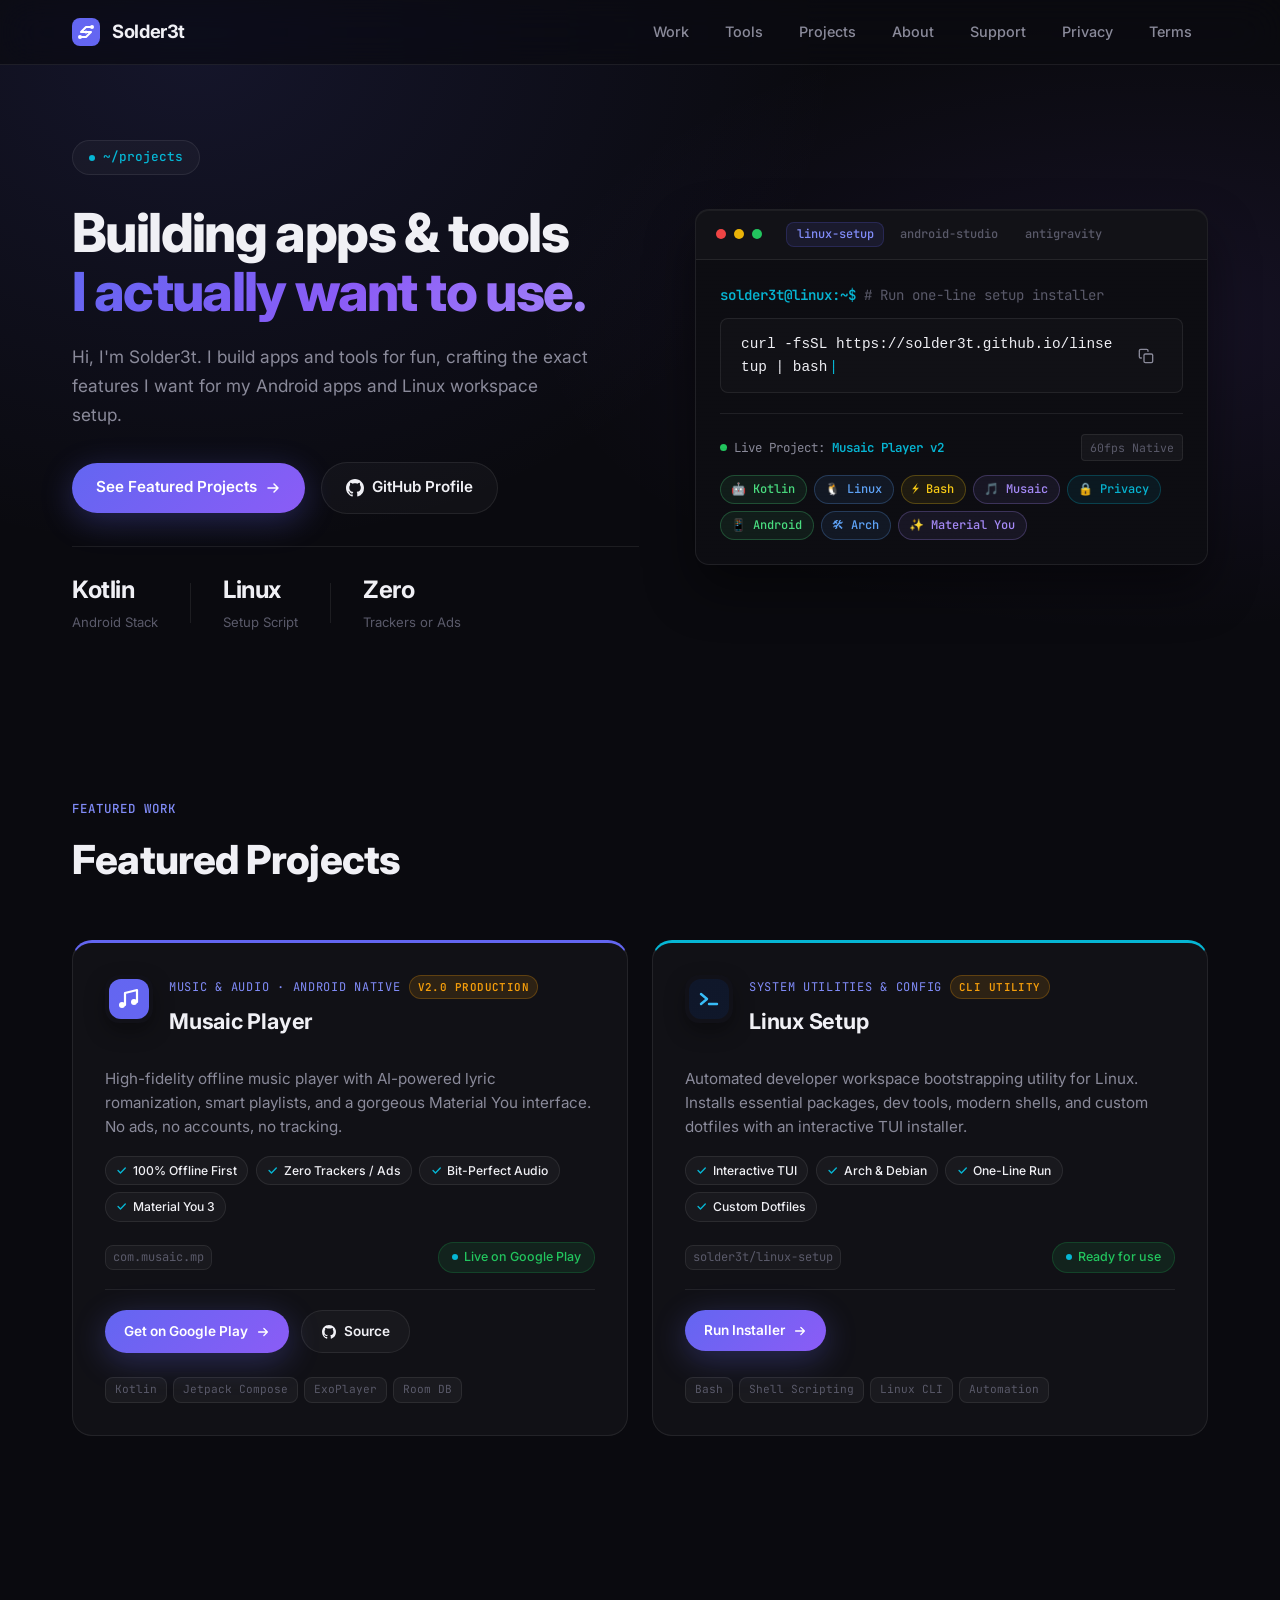
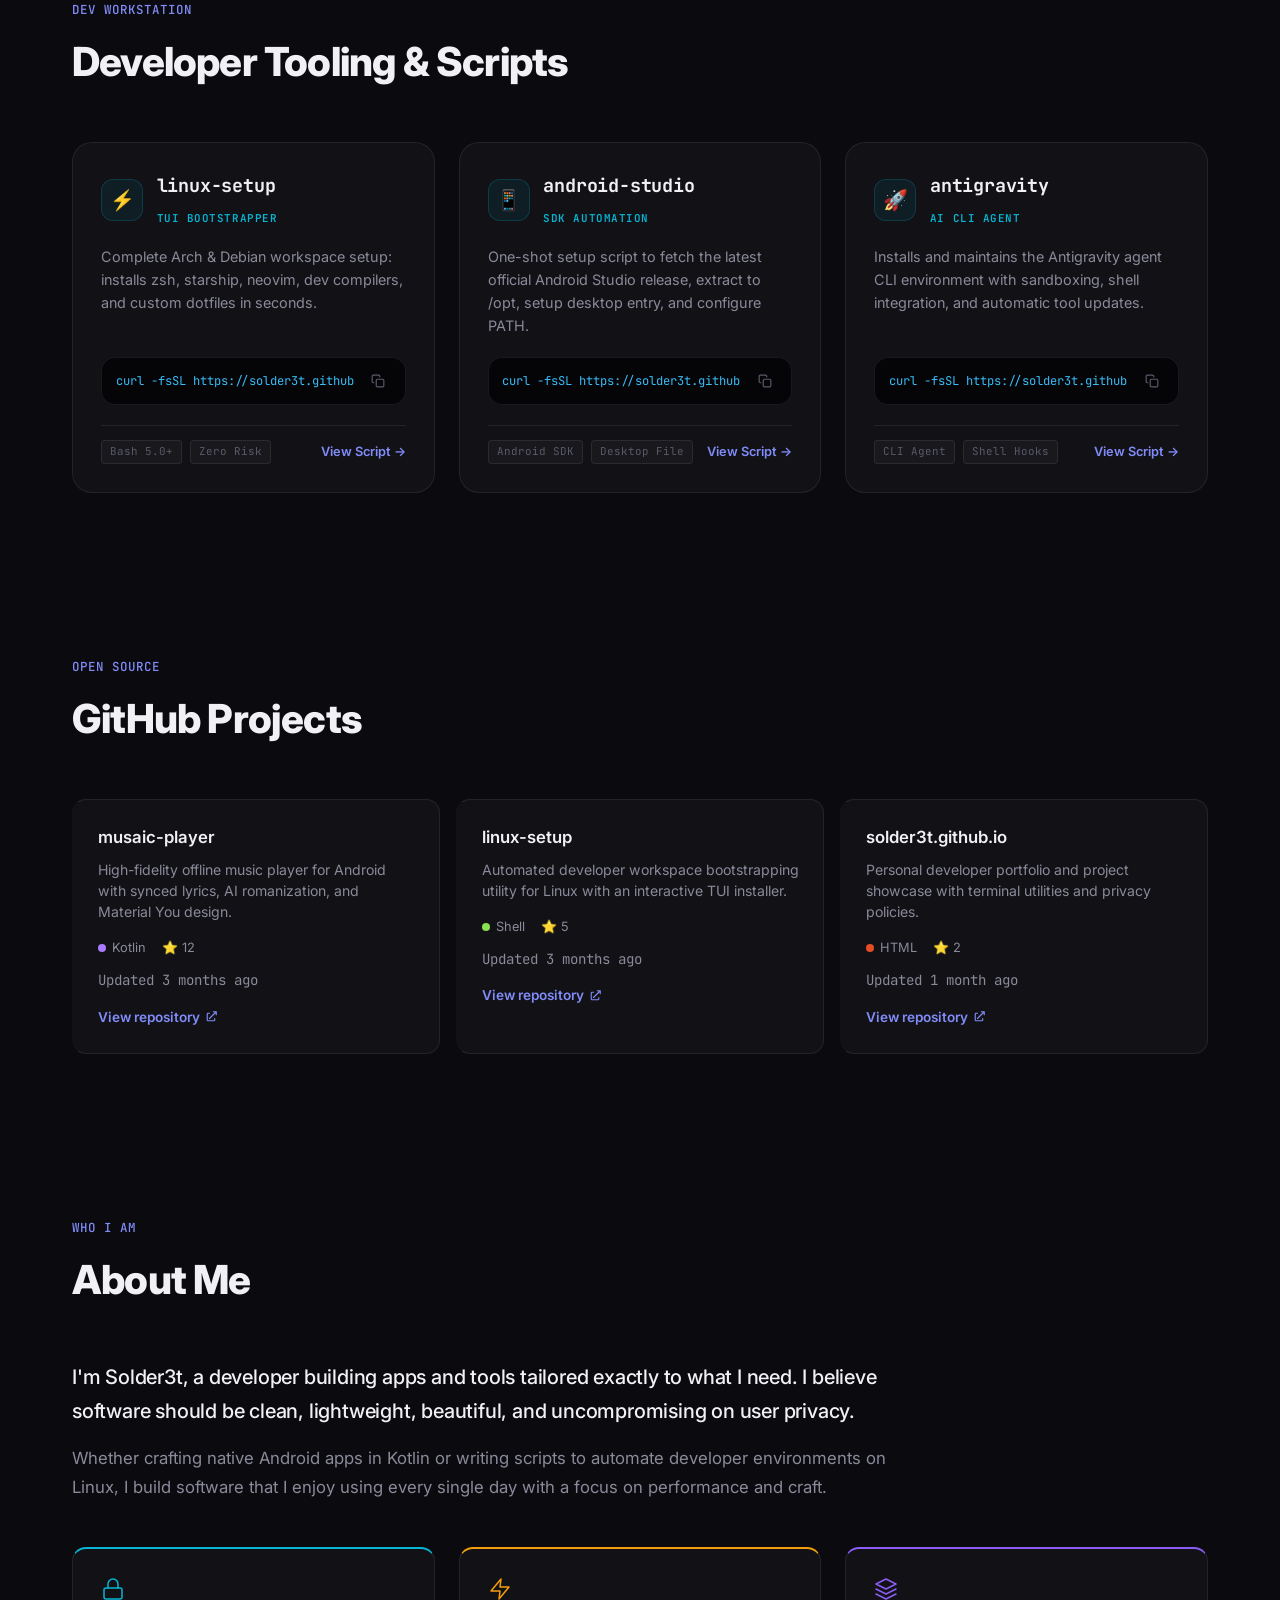
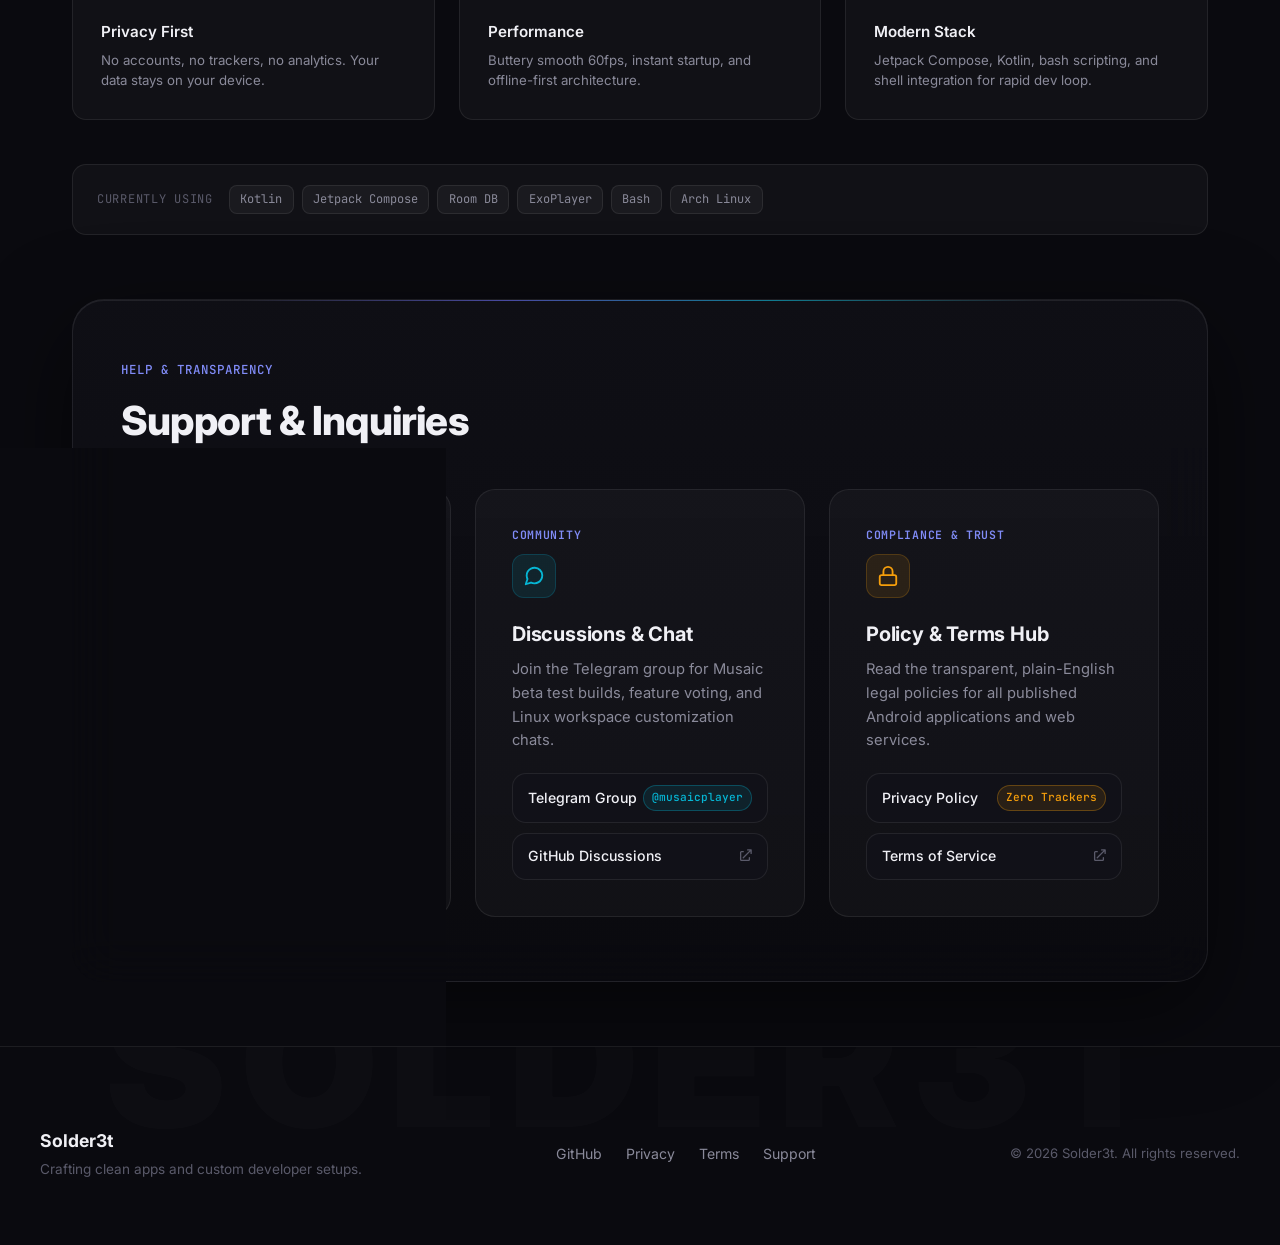
==== commit 88e7c488: "Remove continuous portfolio effects for smoother scrolling" ====
--- a/index.html
+++ b/index.html
@@ -15,18 +15,7 @@
 </head>
 <body>
   <!-- Animated mesh gradient background -->
-  <div class="mesh-bg" aria-hidden="true">
-    <div class="mesh-orb mesh-orb--1"></div>
-    <div class="mesh-orb mesh-orb--2"></div>
-    <div class="mesh-orb mesh-orb--3"></div>
-    <div class="mesh-orb mesh-orb--4"></div>
-  </div>
-
-  <!-- Grain overlay for texture -->
-  <div class="grain" aria-hidden="true"></div>
-
-  <!-- Cursor glow (desktop only) -->
-  <div class="cursor-glow" aria-hidden="true"></div>
+  <div class="mesh-bg" aria-hidden="true"></div>
 
   <!-- Header -->
   <header class="header" id="header">
--- a/style.css
+++ b/style.css
@@ -125,92 +125,8 @@
   inset: 0;
   z-index: -2;
   overflow: hidden;
-}
-
-.mesh-orb {
-  position: absolute;
-  border-radius: 50%;
-  filter: blur(120px);
-  opacity: 0.4;
-  animation: orbFloat 20s ease-in-out infinite;
-}
-
-.mesh-orb--1 {
-  width: 600px;
-  height: 600px;
-  background: radial-gradient(circle, var(--gradient-1), transparent 70%);
-  top: -200px;
-  left: -100px;
-  animation-delay: 0s;
-}
-
-.mesh-orb--2 {
-  width: 500px;
-  height: 500px;
-  background: radial-gradient(circle, var(--gradient-2), transparent 70%);
-  top: 30%;
-  right: -150px;
-  animation-delay: -5s;
-  animation-duration: 25s;
-}
-
-.mesh-orb--3 {
-  width: 400px;
-  height: 400px;
-  background: radial-gradient(circle, var(--gradient-3), transparent 70%);
-  bottom: -100px;
-  left: 30%;
-  animation-delay: -10s;
-  animation-duration: 22s;
-}
-
-.mesh-orb--4 {
-  width: 350px;
-  height: 350px;
-  background: radial-gradient(circle, #06b6d4, transparent 70%);
-  top: 60%;
-  left: -100px;
-  animation-delay: -15s;
-  animation-duration: 28s;
-  opacity: 0.2;
-}
-
-@keyframes orbFloat {
-  0%, 100% { transform: translate(0, 0) scale(1); }
-  25% { transform: translate(80px, -60px) scale(1.1); }
-  50% { transform: translate(-40px, 80px) scale(0.9); }
-  75% { transform: translate(60px, 40px) scale(1.05); }
-}
-
-/* ── Grain Overlay ── */
-.grain {
-  position: fixed;
-  inset: 0;
-  z-index: -1;
-  opacity: 0.03;
-  pointer-events: none;
-  background-image: url("data:image/svg+xml,%3Csvg viewBox='0 0 256 256' xmlns='http://www.w3.org/2000/svg'%3E%3Cfilter id='noise'%3E%3CfeTurbulence type='fractalNoise' baseFrequency='0.9' numOctaves='4' stitchTiles='stitch'/%3E%3C/filter%3E%3Crect width='100%25' height='100%25' filter='url(%23noise)'/%3E%3C/svg%3E");
-  background-repeat: repeat;
-  background-size: 256px 256px;
-}
-
-/* ── Cursor Glow ── */
-.cursor-glow {
-  position: fixed;
-  width: 600px;
-  height: 600px;
-  border-radius: 50%;
-  background: radial-gradient(circle, var(--accent-glow), transparent 70%);
-  pointer-events: none;
-  z-index: -1;
-  opacity: 0;
-  transform: translate(-50%, -50%);
-  transition: opacity 0.4s ease;
-  mix-blend-mode: screen;
-}
-
-.cursor-glow.active {
-  opacity: 1;
+  background: radial-gradient(ellipse at 15% 5%, rgba(99, 102, 241, 0.12), transparent 42%),
+    radial-gradient(ellipse at 90% 36%, rgba(139, 92, 246, 0.09), transparent 38%), var(--bg);
 }
 
 /* ── Header ── */
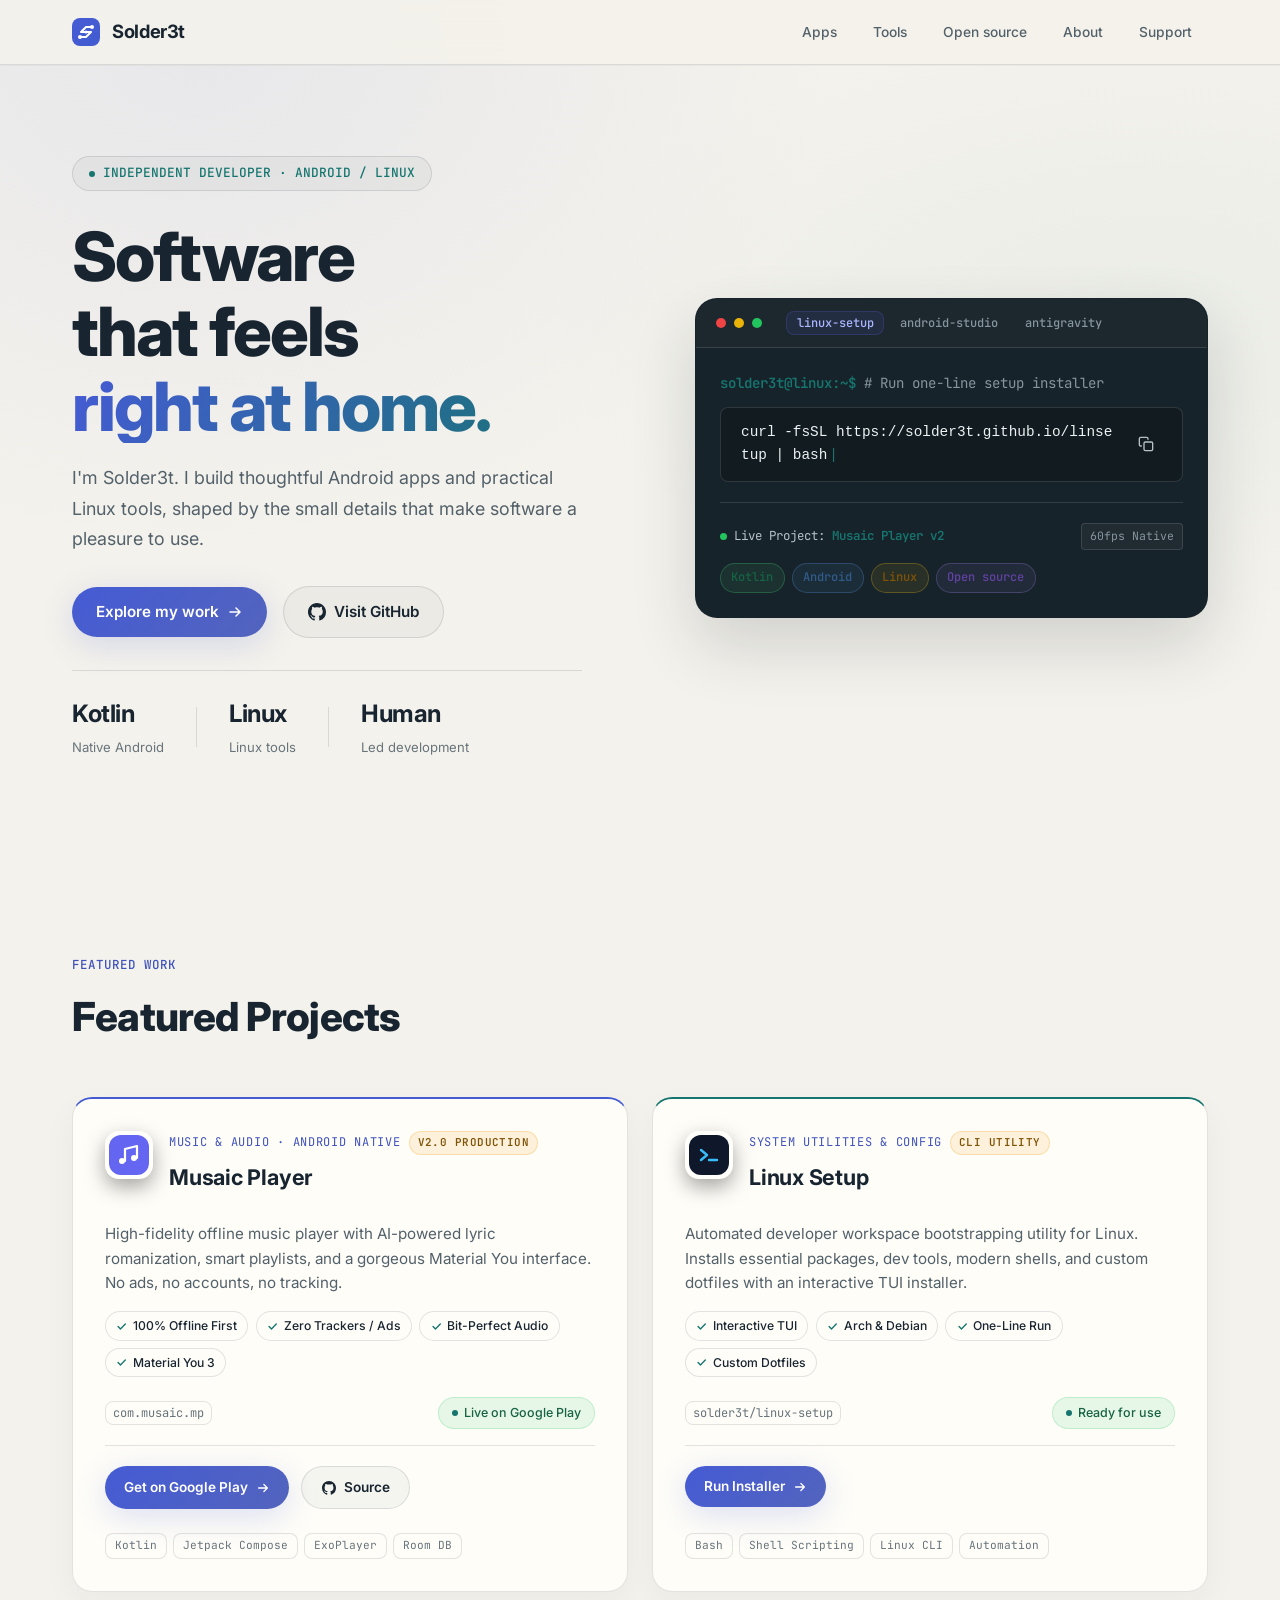
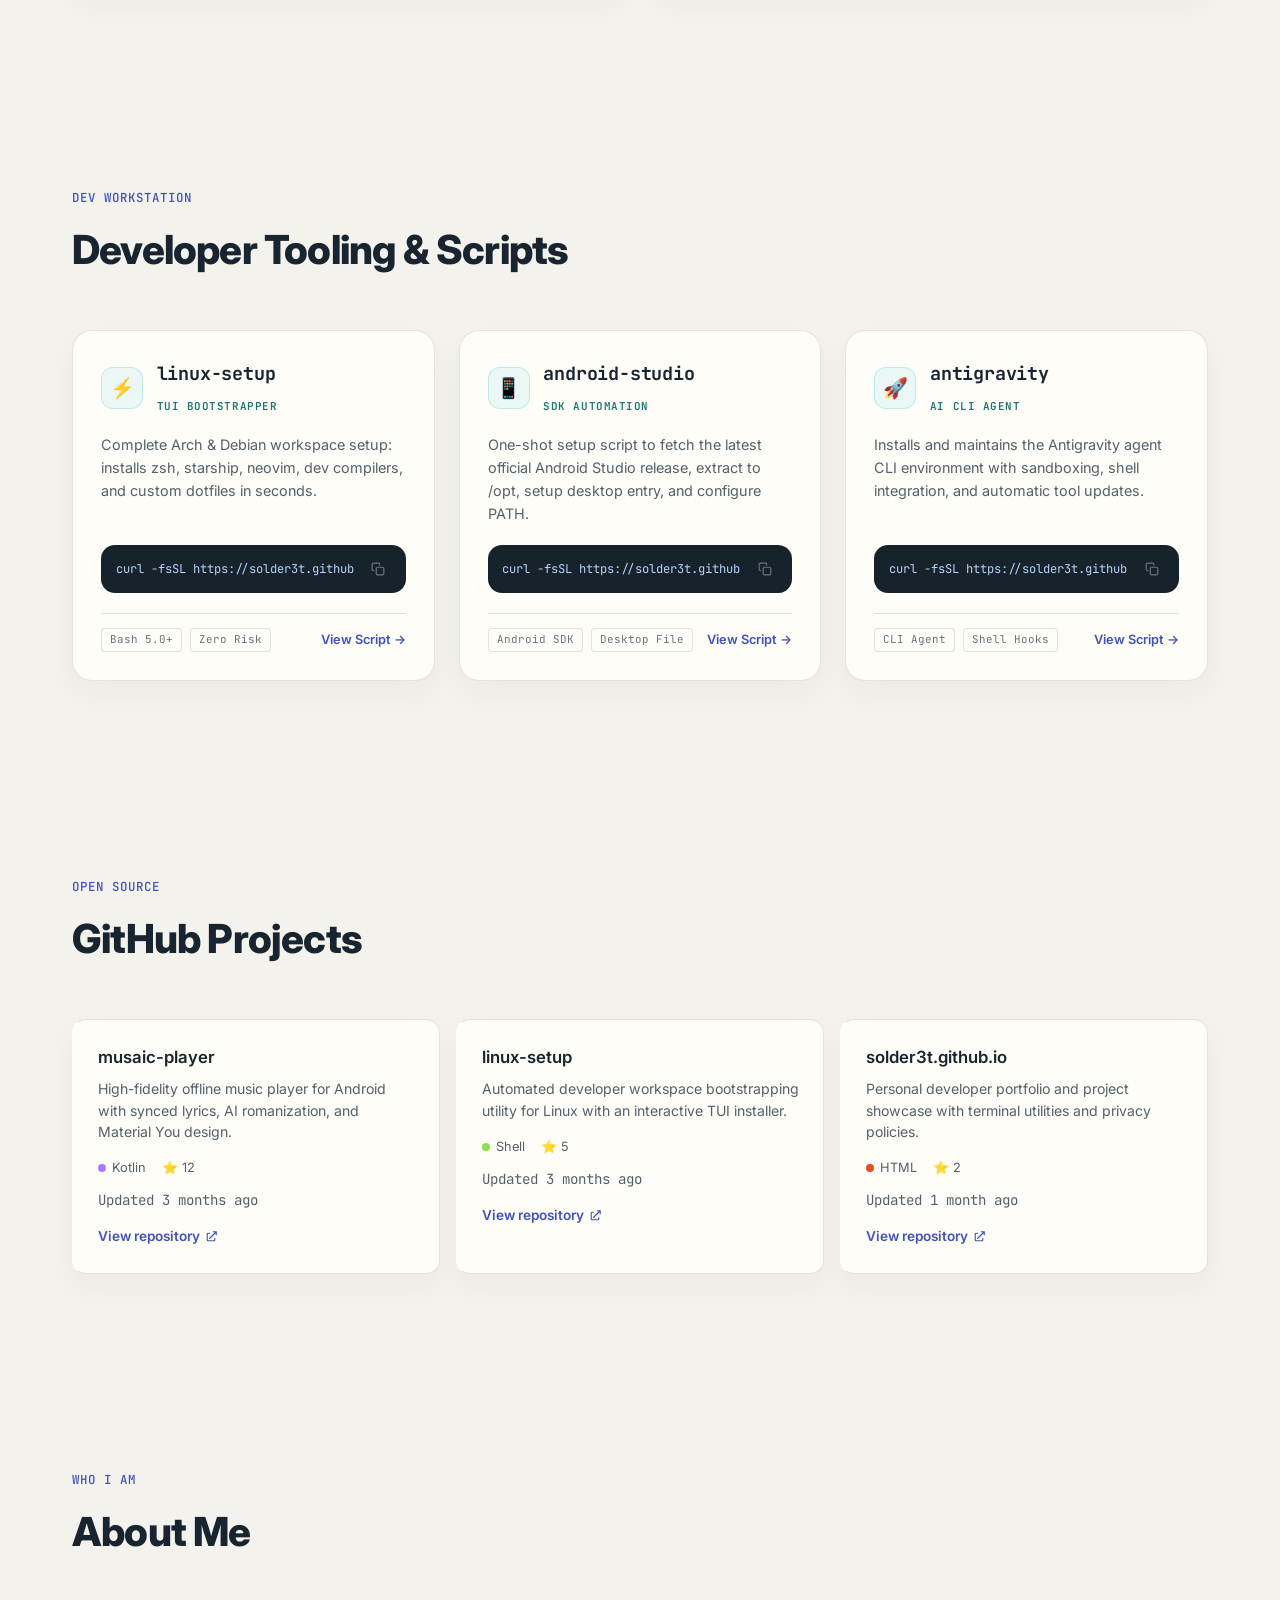
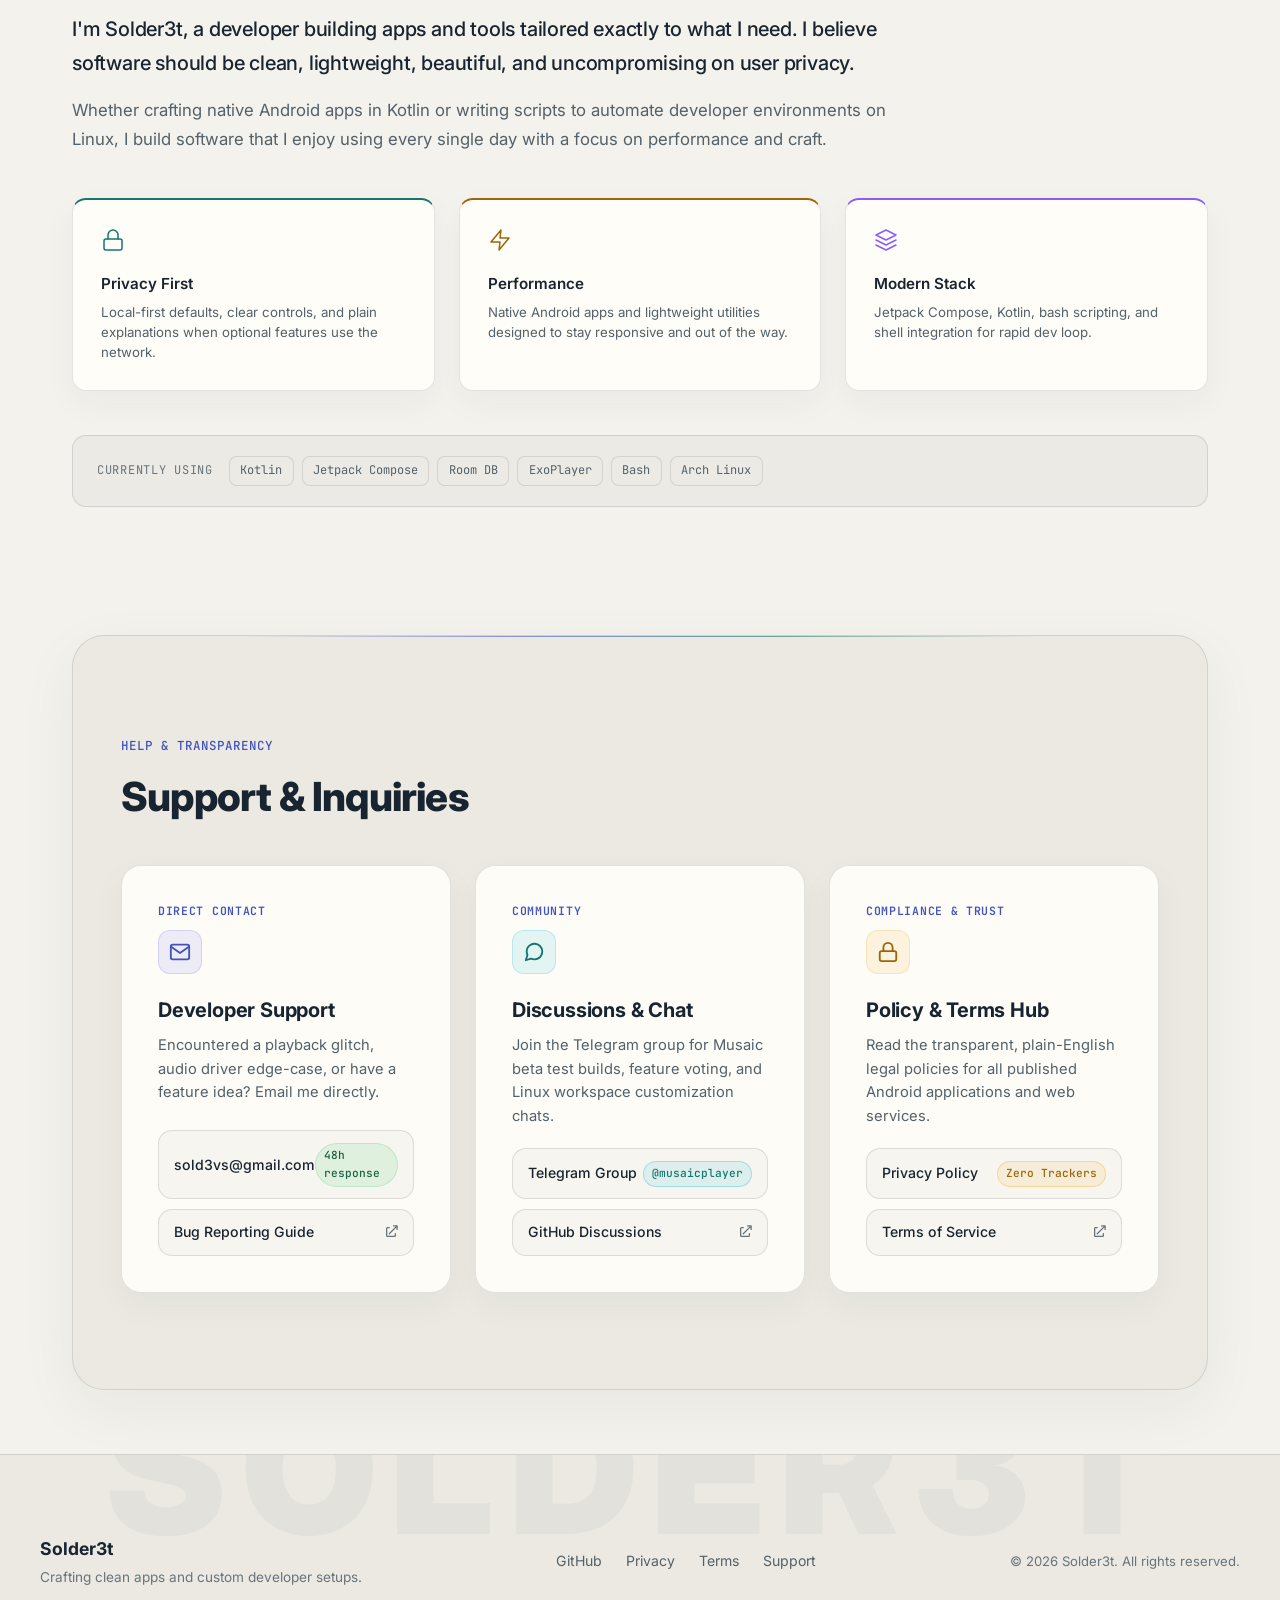
==== commit ee6b89e5: "Give portfolio an editorial light redesign" ====
--- a/index.html
+++ b/index.html
@@ -4,13 +4,13 @@
   <meta charset="UTF-8">
   <meta name="viewport" content="width=device-width, initial-scale=1.0">
   <meta name="description" content="Solder3t — Android developer and tech enthusiast. Creator of Musaic Player, Linux setup utilities, and tools built for personal use.">
-  <meta name="theme-color" content="#0a0a0f">
+  <meta name="theme-color" content="#f4f2ec">
   <title>Solder3t — Developer Profile</title>
 
   <link rel="preconnect" href="https://fonts.googleapis.com">
   <link rel="preconnect" href="https://fonts.gstatic.com" crossorigin>
   <link href="https://fonts.googleapis.com/css2?family=Inter:wght@400;500;600;700;800;900&family=JetBrains+Mono:wght@400;500&display=swap" rel="stylesheet">
-  <link rel="stylesheet" href="style.css?v=2.0.0">
+  <link rel="stylesheet" href="style.css?v=3.0.0">
   <link rel="icon" type="image/svg+xml" href="favicon.svg">
 </head>
 <body>
@@ -30,8 +30,8 @@
             <circle cx="8" cy="19" r="2" fill="white"/>
             <defs>
               <linearGradient id="logoGrad" x1="0" y1="0" x2="28" y2="28">
-                <stop stop-color="#6366f1"/>
-                <stop offset="1" stop-color="#8b5cf6"/>
+                <stop stop-color="#455bd4"/>
+                <stop offset="1" stop-color="#16756f"/>
               </linearGradient>
             </defs>
           </svg>
@@ -40,13 +40,11 @@
       </a>
 
       <nav class="nav" aria-label="Primary">
-        <a href="#work" class="nav-link">Work</a>
+        <a href="#work" class="nav-link">Apps</a>
         <a href="#tools" class="nav-link">Tools</a>
-        <a href="#projects" class="nav-link">Projects</a>
+        <a href="#projects" class="nav-link">Open source</a>
         <a href="#about" class="nav-link">About</a>
         <a href="#support" class="nav-link">Support</a>
-        <a href="pages/privacy.html" class="nav-link">Privacy</a>
-        <a href="pages/terms.html" class="nav-link">Terms</a>
       </nav>
 
       <button class="nav-toggle" aria-label="Toggle menu" aria-expanded="false">
@@ -59,13 +57,11 @@
 
   <!-- Mobile menu -->
   <div class="mobile-menu" id="mobileMenu">
-    <a href="#work" class="mobile-menu-link">Work</a>
+    <a href="#work" class="mobile-menu-link">Apps</a>
     <a href="#tools" class="mobile-menu-link">Tools</a>
-    <a href="#projects" class="mobile-menu-link">Projects</a>
+    <a href="#projects" class="mobile-menu-link">Open source</a>
     <a href="#about" class="mobile-menu-link">About</a>
     <a href="#support" class="mobile-menu-link">Support</a>
-    <a href="pages/privacy.html" class="mobile-menu-link">Privacy</a>
-    <a href="pages/terms.html" class="mobile-menu-link">Terms</a>
   </div>
 
   <main id="top">
@@ -76,40 +72,40 @@
         <div class="hero-main">
           <div class="hero-badge">
             <span class="hero-badge-dot"></span>
-            <span class="badge-code">~/projects</span>
+            <span class="badge-code">INDEPENDENT DEVELOPER · ANDROID / LINUX</span>
           </div>
           <h1 class="hero-title">
-            <span class="hero-title-line">Building apps &amp; tools</span>
-            <span class="hero-title-line hero-title-line--accent">I actually want to use.</span>
+            <span class="hero-title-line">Software that feels</span>
+            <span class="hero-title-line hero-title-line--accent">right at home.</span>
           </h1>
           <p class="hero-subtitle">
-            Hi, I'm Solder3t. I build apps and tools for fun, crafting the exact features I want for my Android apps and Linux workspace setup.
+            I'm Solder3t. I build thoughtful Android apps and practical Linux tools, shaped by the small details that make software a pleasure to use.
           </p>
           <div class="hero-ctas">
             <a href="#work" class="btn btn--primary">
-              <span>See Featured Projects</span>
+              <span>Explore my work</span>
               <svg width="16" height="16" viewBox="0 0 16 16" fill="none"><path d="M3 8h10M9 4l4 4-4 4" stroke="currentColor" stroke-width="1.5" stroke-linecap="round" stroke-linejoin="round"/></svg>
             </a>
             <a href="https://github.com/solder3t" target="_blank" rel="noreferrer" class="btn btn--ghost">
               <svg width="18" height="18" viewBox="0 0 24 24" fill="currentColor"><path d="M12 0C5.37 0 0 5.37 0 12c0 5.31 3.435 9.795 8.205 11.385.6.105.825-.255.825-.57 0-.285-.015-1.23-.015-2.235-3.015.555-3.795-.735-4.035-1.41-.135-.345-.72-1.41-1.23-1.695-.42-.225-1.02-.78-.015-.795.945-.015 1.62.87 1.845 1.23 1.08 1.815 2.805 1.305 3.495.99.105-.78.42-1.305.765-1.605-2.67-.3-5.46-1.335-5.46-5.925 0-1.305.465-2.385 1.23-3.225-.12-.3-.54-1.53.12-3.18 0 0 1.005-.315 3.3 1.23.96-.27 1.98-.405 3-.405s2.04.135 3 .405c2.295-1.56 3.3-1.23 3.3-1.23.66 1.65.24 2.88.12 3.18.765.84 1.23 1.905 1.23 3.225 0 4.605-2.805 5.625-5.475 5.925.435.375.81 1.095.81 2.22 0 1.605-.015 2.895-.015 3.3 0 .315.225.69.825.57A12.02 12.02 0 0024 12c0-6.63-5.37-12-12-12z"/></svg>
-              <span>GitHub Profile</span>
+              <span>Visit GitHub</span>
             </a>
           </div>
 
           <div class="hero-stats">
             <div class="stat">
               <span class="stat-value">Kotlin</span>
-              <span class="stat-label">Android Stack</span>
+              <span class="stat-label">Native Android</span>
             </div>
             <div class="stat-divider"></div>
             <div class="stat">
               <span class="stat-value">Linux</span>
-              <span class="stat-label">Setup Script</span>
+              <span class="stat-label">Linux tools</span>
             </div>
             <div class="stat-divider"></div>
             <div class="stat">
-              <span class="stat-value">Zero</span>
-              <span class="stat-label">Trackers or Ads</span>
+              <span class="stat-value">Human</span>
+              <span class="stat-label">Led development</span>
             </div>
           </div>
         </div>
@@ -154,14 +150,10 @@
                 </div>
 
                 <div class="terminal-pills-matrix" aria-label="Tech Stack">
-                  <span class="hero-pill hero-pill--green">🤖 Kotlin</span>
-                  <span class="hero-pill hero-pill--blue">🐧 Linux</span>
-                  <span class="hero-pill hero-pill--yellow">⚡ Bash</span>
-                  <span class="hero-pill hero-pill--purple">🎵 Musaic</span>
-                  <span class="hero-pill hero-pill--teal">🔒 Privacy</span>
-                  <span class="hero-pill hero-pill--green">📱 Android</span>
-                  <span class="hero-pill hero-pill--blue">🛠 Arch</span>
-                  <span class="hero-pill hero-pill--purple">✨ Material You</span>
+                  <span class="hero-pill hero-pill--green">Kotlin</span>
+                  <span class="hero-pill hero-pill--blue">Android</span>
+                  <span class="hero-pill hero-pill--yellow">Linux</span>
+                  <span class="hero-pill hero-pill--purple">Open source</span>
                 </div>
               </div>
             </div>
@@ -292,14 +284,14 @@
             <svg width="24" height="24" viewBox="0 0 24 24" fill="none" stroke="currentColor" stroke-width="1.5" stroke-linecap="round" stroke-linejoin="round"><rect x="3" y="11" width="18" height="11" rx="2"/><path d="M7 11V7a5 5 0 0110 0v4"/></svg>
           </div>
           <h3>Privacy First</h3>
-          <p>No accounts, no trackers, no analytics. Your data stays on your device.</p>
+          <p>Local-first defaults, clear controls, and plain explanations when optional features use the network.</p>
         </div>
         <div class="value-card value-card--perf">
           <div class="value-icon">
             <svg width="24" height="24" viewBox="0 0 24 24" fill="none" stroke="currentColor" stroke-width="1.5" stroke-linecap="round" stroke-linejoin="round"><polygon points="13 2 3 14 12 14 11 22 21 10 12 10 13 2"/></svg>
           </div>
           <h3>Performance</h3>
-          <p>Buttery smooth 60fps, instant startup, and offline-first architecture.</p>
+          <p>Native Android apps and lightweight utilities designed to stay responsive and out of the way.</p>
         </div>
         <div class="value-card value-card--stack">
           <div class="value-icon">
--- a/style.css
+++ b/style.css
@@ -3,25 +3,25 @@
    ═══════════════════════════════════════ */
 
 :root {
-  --bg: #0a0a0f;
-  --bg-elevated: #111118;
-  --bg-card: rgba(255, 255, 255, 0.03);
-  --bg-card-hover: rgba(255, 255, 255, 0.06);
-  --bg-section-alt: #0d0d14;
-  --border: rgba(255, 255, 255, 0.08);
-  --border-hover: rgba(255, 255, 255, 0.15);
-  --text: #f0f0f5;
-  --text-muted: #8a8a9a;
-  --text-dim: #5a5a6a;
-  --accent: #6366f1;
-  --accent-light: #818cf8;
-  --accent-glow: rgba(99, 102, 241, 0.3);
-  --accent-teal: #06b6d4;
-  --accent-teal-glow: rgba(6, 182, 212, 0.25);
-  --gold: #f59e0b;
-  --gradient-1: #6366f1;
-  --gradient-2: #8b5cf6;
-  --gradient-3: #a78bfa;
+  --bg: #f4f2ec;
+  --bg-elevated: #fffefa;
+  --bg-card: rgba(24, 37, 48, 0.035);
+  --bg-card-hover: rgba(24, 37, 48, 0.065);
+  --bg-section-alt: #ebe9e2;
+  --border: rgba(24, 37, 48, 0.12);
+  --border-hover: rgba(24, 37, 48, 0.24);
+  --text: #182530;
+  --text-muted: #53616a;
+  --text-dim: #68747b;
+  --accent: #455bd4;
+  --accent-light: #4053bd;
+  --accent-glow: rgba(69, 91, 212, 0.18);
+  --accent-teal: #16756f;
+  --accent-teal-glow: rgba(22, 117, 111, 0.15);
+  --gold: #9b6508;
+  --gradient-1: #455bd4;
+  --gradient-2: #5364bd;
+  --gradient-3: #567c85;
   --radius-sm: 8px;
   --radius-md: 14px;
   --radius-lg: 20px;
@@ -51,7 +51,7 @@
 .page-title {
   line-height: 1.08;
   text-wrap: balance;
-  background: linear-gradient(110deg, #fff 20%, #c4b5fd 70%, #67e8f9);
+  background: linear-gradient(110deg, #182530 18%, #455bd4 72%, #16756f);
   color: transparent;
   -webkit-background-clip: text;
   background-clip: text;
@@ -125,8 +125,8 @@
   inset: 0;
   z-index: -2;
   overflow: hidden;
-  background: radial-gradient(ellipse at 15% 5%, rgba(99, 102, 241, 0.12), transparent 42%),
-    radial-gradient(ellipse at 90% 36%, rgba(139, 92, 246, 0.09), transparent 38%), var(--bg);
+  background: radial-gradient(ellipse at 15% 5%, rgba(69, 91, 212, 0.07), transparent 42%),
+    radial-gradient(ellipse at 90% 36%, rgba(22, 117, 111, 0.045), transparent 38%), var(--bg);
 }
 
 /* ── Header ── */
@@ -138,7 +138,7 @@
   z-index: 100;
   backdrop-filter: blur(20px) saturate(180%);
   -webkit-backdrop-filter: blur(20px) saturate(180%);
-  background: rgba(10, 10, 15, 0.7);
+  background: rgba(244, 242, 236, 0.9);
   border-bottom: 1px solid var(--border);
   transition: transform 0.4s var(--ease-out-expo), background 0.3s ease;
 }
@@ -256,7 +256,7 @@
   left: 0;
   right: 0;
   bottom: 0;
-  background: rgba(10, 10, 15, 0.95);
+  background: rgba(244, 242, 236, 0.98);
   backdrop-filter: blur(20px);
   z-index: 99;
   flex-direction: column;
@@ -1907,3 +1907,104 @@
     align-items: flex-start;
   }
 }
+
+/* Editorial light portfolio theme */
+::selection { background: #dce3ff; color: #182530; }
+
+.header {
+  box-shadow: 0 1px 0 rgba(24, 37, 48, 0.04);
+  backdrop-filter: blur(14px) saturate(140%);
+  -webkit-backdrop-filter: blur(14px) saturate(140%);
+}
+
+.nav-link { font-size: 0.86rem; }
+.nav-link::after { background: var(--accent); }
+.hero { padding-top: 156px; padding-bottom: 96px; }
+.hero-title { font-size: clamp(2.8rem, 5.3vw, 4.7rem); max-width: 12ch; }
+.hero-title-line--accent { background-image: linear-gradient(115deg, #455bd4, #16756f); }
+.hero-subtitle { font-size: 1.12rem; }
+.hero-stats { max-width: 510px; }
+.section { padding-top: 96px; padding-bottom: 96px; }
+.section-tag { color: var(--accent-light); }
+
+.app-card,
+.project-card,
+.tool-card,
+.value-card,
+.support-card {
+  background: rgba(255, 254, 250, 0.88);
+  box-shadow: 0 12px 34px rgba(24, 37, 48, 0.045);
+}
+
+.app-card:hover,
+.project-card:hover,
+.tool-card:hover,
+.value-card:hover,
+.support-card:hover {
+  box-shadow: 0 18px 42px rgba(24, 37, 48, 0.09);
+}
+
+.app-card::before { opacity: 0; }
+.app-card[data-card-index="0"],
+.app-card[data-card-index="1"] { border-top-width: 2px; }
+
+.section--tools { background: transparent; }
+.section--support {
+  background: #ebe9e2;
+  box-shadow: 0 18px 60px rgba(24, 37, 48, 0.055);
+  backdrop-filter: none;
+}
+
+.support-channel-link,
+.policy-link {
+  background: #f7f5ef;
+}
+
+.terminal-widget {
+  --text: #edf2f4;
+  --text-muted: #b7c2ca;
+  --text-dim: #87959e;
+  --border: rgba(255, 255, 255, 0.12);
+  background: #17232a;
+  border-color: rgba(24, 37, 48, 0.18);
+  border-radius: 22px;
+  box-shadow: 0 28px 64px rgba(24, 37, 48, 0.16);
+}
+
+.terminal-command-container { background: rgba(0, 0, 0, 0.22); }
+.terminal-tab.active { color: #aab7ff; }
+.terminal-body::after { opacity: 0.35; }
+.tool-command-box { background: #17232a; }
+.tool-command-box code { color: #b9d2ff; }
+
+.hero-pill--green,
+.support-badge-pill,
+.app-card-status--live { color: #176344; }
+.hero-pill--blue { color: #315c8a; }
+.hero-pill--yellow,
+.app-version-badge { color: #805407; }
+.hero-pill--purple,
+.policy-pill--purple { color: #6242a2; }
+.hero-pill--teal,
+.policy-pill--teal { color: #116b67; }
+.project-card-meta .project-language,
+.app-card-tag { color: #42525f; }
+
+.footer { background: #ebe9e2; }
+.footer-wordmark { color: #182530; opacity: 0.035; }
+
+@media (max-width: 768px) {
+  .hero { padding-top: 120px; padding-bottom: 64px; }
+  .hero-title { font-size: clamp(2.55rem, 10vw, 3.8rem); }
+  .section { padding-top: 68px; padding-bottom: 68px; }
+  .section--support { background: #ebe9e2; }
+}
+
+@media (prefers-reduced-motion: reduce) {
+  *, *::before, *::after {
+    scroll-behavior: auto !important;
+    animation-duration: 0.01ms !important;
+    animation-iteration-count: 1 !important;
+    transition-duration: 0.01ms !important;
+  }
+}
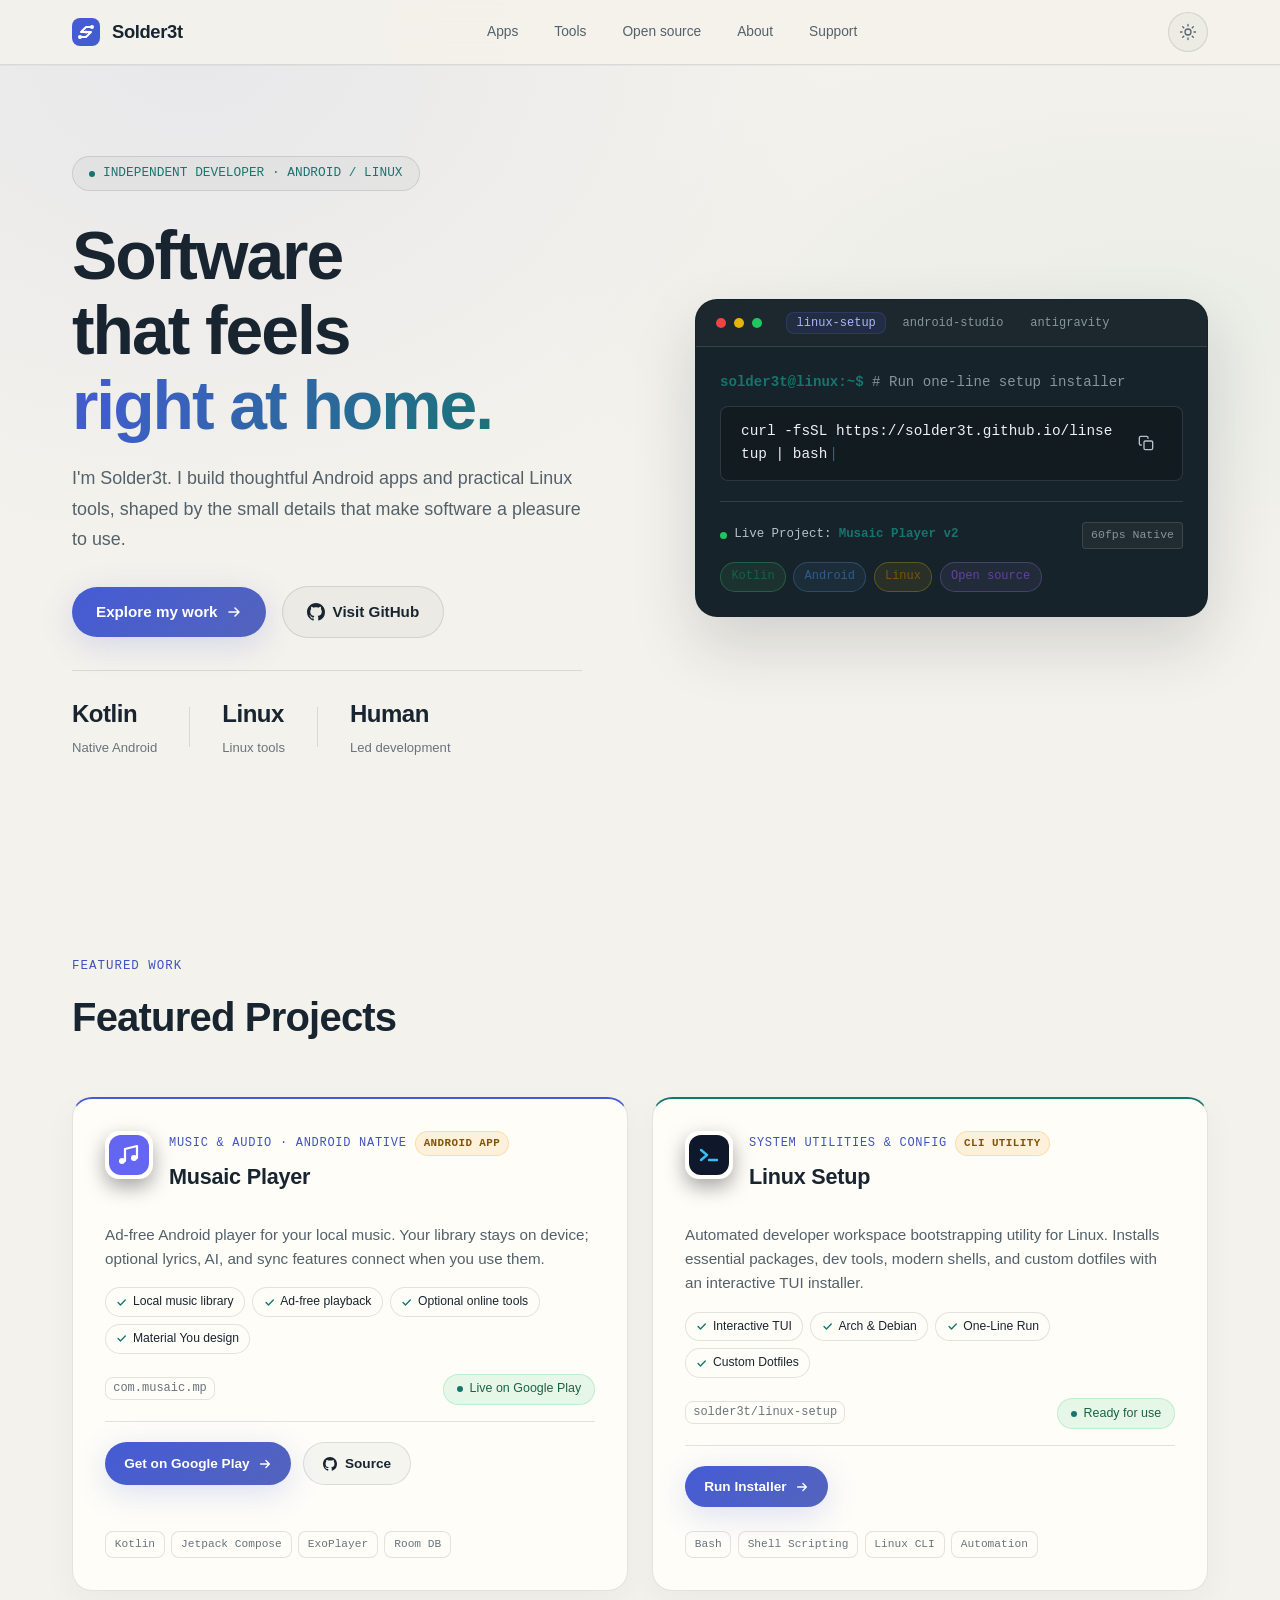
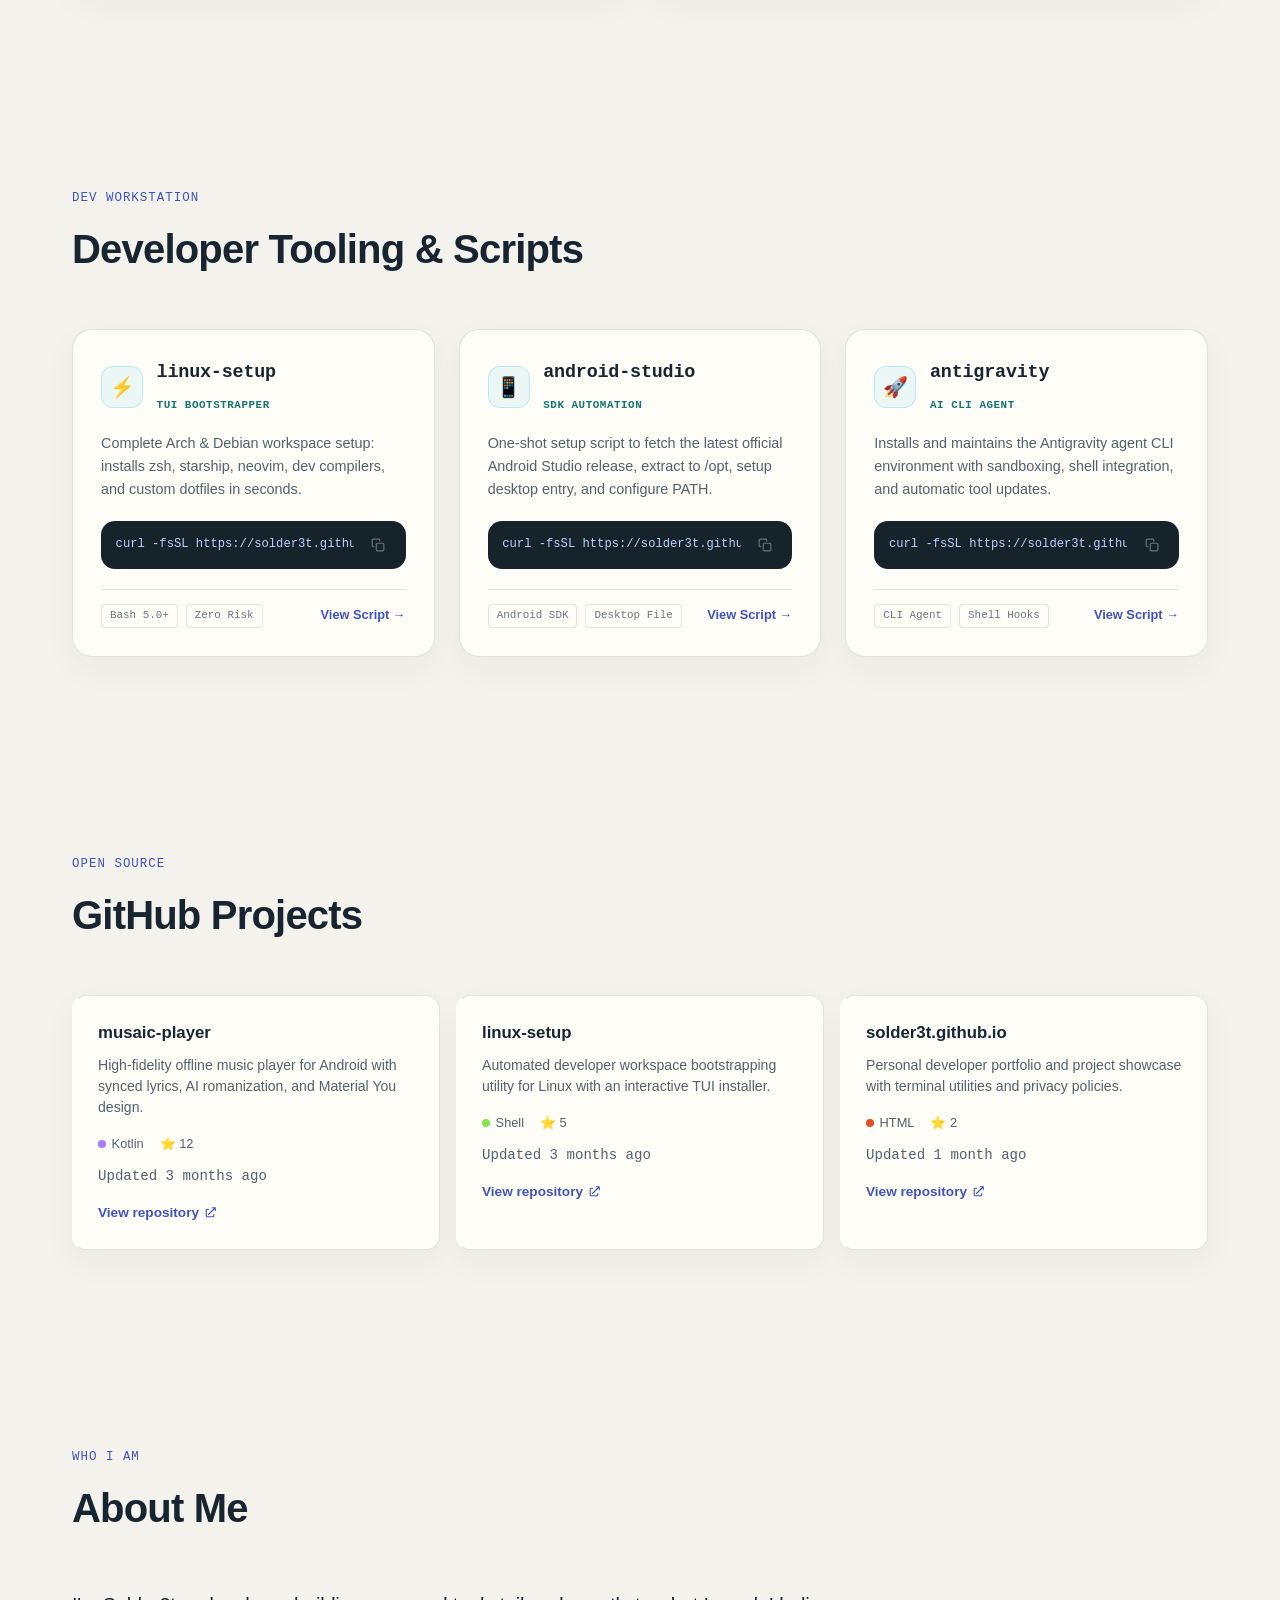
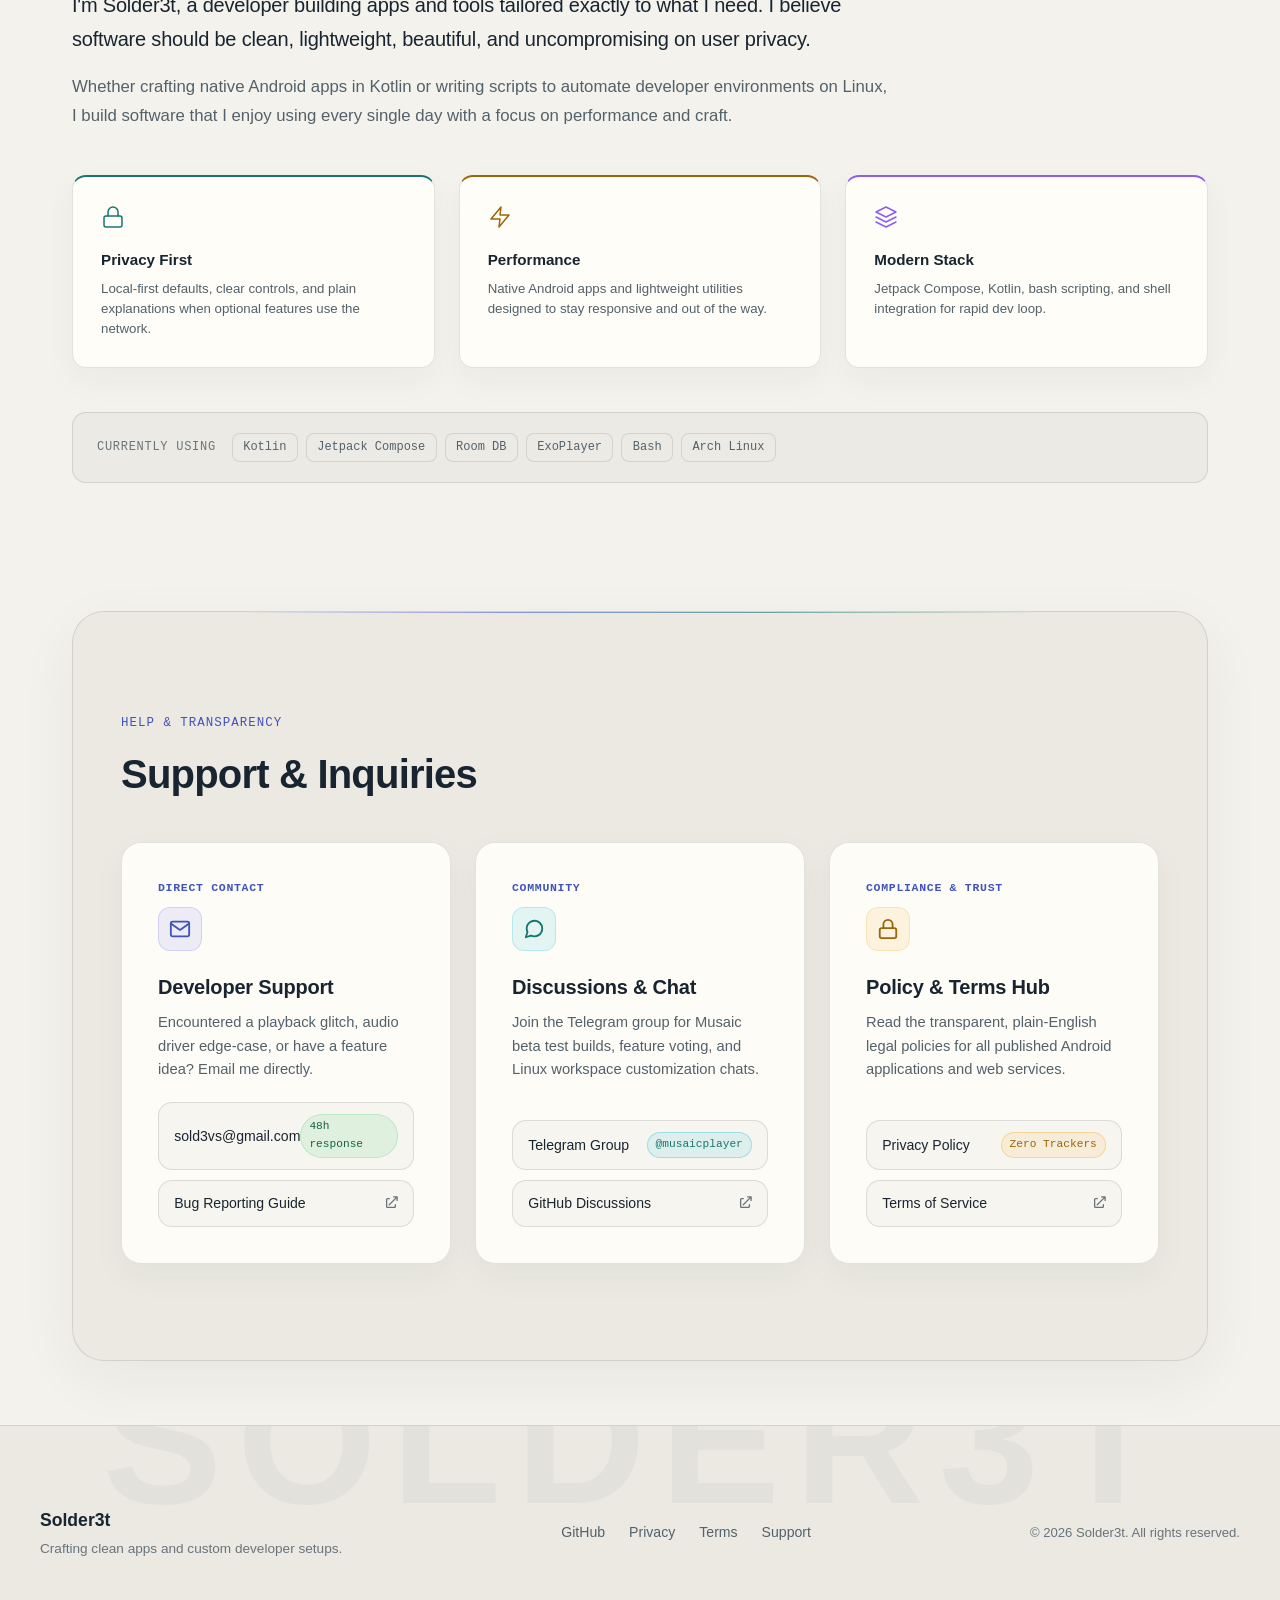
==== commit e7a92c75: "Add persistent light and dark themes to portfolio" ====
--- a/index.html
+++ b/index.html
@@ -6,11 +6,18 @@
   <meta name="description" content="Solder3t — Android developer and tech enthusiast. Creator of Musaic Player, Linux setup utilities, and tools built for personal use.">
   <meta name="theme-color" content="#f4f2ec">
   <title>Solder3t — Developer Profile</title>
-
-  <link rel="preconnect" href="https://fonts.googleapis.com">
-  <link rel="preconnect" href="https://fonts.gstatic.com" crossorigin>
-  <link href="https://fonts.googleapis.com/css2?family=Inter:wght@400;500;600;700;800;900&family=JetBrains+Mono:wght@400;500&display=swap" rel="stylesheet">
-  <link rel="stylesheet" href="style.css?v=3.0.0">
+  <script>
+    (() => {
+      try {
+        const saved = localStorage.getItem('solder3t-theme');
+        const prefersDark = window.matchMedia('(prefers-color-scheme: dark)').matches;
+        document.documentElement.dataset.theme = saved || (prefersDark ? 'dark' : 'light');
+      } catch (_) {
+        document.documentElement.dataset.theme = 'light';
+      }
+    })();
+  </script>
+  <link rel="stylesheet" href="style.css?v=4.0.0">
   <link rel="icon" type="image/svg+xml" href="favicon.svg">
 </head>
 <body>
@@ -47,6 +54,11 @@
         <a href="#support" class="nav-link">Support</a>
       </nav>
 
+      <button class="theme-toggle" type="button" data-theme-toggle aria-label="Enable dark mode" title="Enable dark mode" aria-pressed="false">
+        <svg class="theme-icon theme-icon--sun" viewBox="0 0 24 24" fill="none" aria-hidden="true"><circle cx="12" cy="12" r="4"/><path d="M12 2v2m0 16v2M4.93 4.93l1.42 1.42m11.3 11.3 1.42 1.42M2 12h2m16 0h2M4.93 19.07l1.42-1.42m11.3-11.3 1.42-1.42"/></svg>
+        <svg class="theme-icon theme-icon--moon" viewBox="0 0 24 24" fill="none" aria-hidden="true"><path d="M20.2 15.4A8.4 8.4 0 0 1 8.6 3.8 8.5 8.5 0 1 0 20.2 15.4Z"/></svg>
+      </button>
+
       <button class="nav-toggle" aria-label="Toggle menu" aria-expanded="false">
         <span class="nav-toggle-line"></span>
         <span class="nav-toggle-line"></span>
--- a/style.css
+++ b/style.css
@@ -3,6 +3,7 @@
    ═══════════════════════════════════════ */
 
 :root {
+  color-scheme: light;
   --bg: #f4f2ec;
   --bg-elevated: #fffefa;
   --bg-card: rgba(24, 37, 48, 0.035);
@@ -26,10 +27,33 @@
   --radius-md: 14px;
   --radius-lg: 20px;
   --radius-xl: 28px;
-  --font-sans: "Inter", -apple-system, BlinkMacSystemFont, sans-serif;
-  --font-mono: "JetBrains Mono", monospace;
+  --font-sans: Inter, -apple-system, BlinkMacSystemFont, "Segoe UI", sans-serif;
+  --font-mono: "SFMono-Regular", Consolas, "Liberation Mono", monospace;
   --ease-out-expo: cubic-bezier(0.16, 1, 0.3, 1);
   --ease-spring: cubic-bezier(0.34, 1.56, 0.64, 1);
+}
+
+:root[data-theme="dark"] {
+  color-scheme: dark;
+  --bg: #0d1117;
+  --bg-elevated: #151c24;
+  --bg-card: rgba(238, 242, 247, 0.045);
+  --bg-card-hover: rgba(238, 242, 247, 0.08);
+  --bg-section-alt: #111820;
+  --border: rgba(225, 234, 242, 0.11);
+  --border-hover: rgba(225, 234, 242, 0.22);
+  --text: #edf2f7;
+  --text-muted: #b5c0ca;
+  --text-dim: #92a0ad;
+  --accent: #778bff;
+  --accent-light: #a5b4ff;
+  --accent-glow: rgba(119, 139, 255, 0.2);
+  --accent-teal: #62c9bf;
+  --accent-teal-glow: rgba(98, 201, 191, 0.16);
+  --gold: #e8bd76;
+  --gradient-1: #7185fa;
+  --gradient-2: #826fd5;
+  --gradient-3: #62b5ad;
 }
 
 *, *::before, *::after {
@@ -1979,7 +2003,9 @@
 
 .hero-pill--green,
 .support-badge-pill,
-.app-card-status--live { color: #176344; }
+.app-card-status--live,
+.policy-pill--green { color: #176344; }
+.app-card-status--rc { color: #805407; }
 .hero-pill--blue { color: #315c8a; }
 .hero-pill--yellow,
 .app-version-badge { color: #805407; }
@@ -1993,11 +2019,92 @@
 .footer { background: #ebe9e2; }
 .footer-wordmark { color: #182530; opacity: 0.035; }
 
+.theme-toggle {
+  width: 40px;
+  height: 40px;
+  flex: 0 0 auto;
+  display: inline-grid;
+  place-items: center;
+  margin-left: 0.4rem;
+  border: 1px solid var(--border);
+  border-radius: 999px;
+  color: var(--text-muted);
+  background: var(--bg-card);
+  cursor: pointer;
+  transition: color 0.2s ease, background 0.2s ease, border-color 0.2s ease;
+}
+
+.theme-toggle:hover {
+  color: var(--accent-light);
+  background: var(--bg-card-hover);
+  border-color: var(--border-hover);
+}
+
+.theme-toggle:focus-visible {
+  outline: 2px solid var(--accent-light);
+  outline-offset: 3px;
+}
+
+.theme-icon {
+  width: 18px;
+  height: 18px;
+  stroke: currentColor;
+  stroke-width: 1.7;
+  stroke-linecap: round;
+  stroke-linejoin: round;
+}
+
+.theme-icon--moon { display: none; }
+
+:root[data-theme="dark"] ::selection { background: rgba(119, 139, 255, 0.35); color: #fff; }
+:root[data-theme="dark"] .header { background: rgba(13, 17, 23, 0.9); }
+:root[data-theme="dark"] .mobile-menu { background: rgba(13, 17, 23, 0.98); }
+:root[data-theme="dark"] .theme-icon--sun { display: none; }
+:root[data-theme="dark"] .theme-icon--moon { display: block; }
+:root[data-theme="dark"] .page-title { background-image: linear-gradient(110deg, #f4f6fb 18%, #a5b4ff 72%, #62c9bf); }
+:root[data-theme="dark"] .hero-title-line--accent { background-image: linear-gradient(115deg, #a5b4ff, #62c9bf); }
+
+:root[data-theme="dark"] .app-card,
+:root[data-theme="dark"] .project-card,
+:root[data-theme="dark"] .tool-card,
+:root[data-theme="dark"] .value-card,
+:root[data-theme="dark"] .support-card {
+  background: rgba(21, 28, 36, 0.94);
+  box-shadow: 0 12px 34px rgba(0, 0, 0, 0.14);
+}
+
+:root[data-theme="dark"] .app-card:hover,
+:root[data-theme="dark"] .project-card:hover,
+:root[data-theme="dark"] .tool-card:hover,
+:root[data-theme="dark"] .value-card:hover,
+:root[data-theme="dark"] .support-card:hover {
+  box-shadow: 0 18px 42px rgba(0, 0, 0, 0.24);
+}
+
+:root[data-theme="dark"] .section--support { background: #111820; }
+:root[data-theme="dark"] .support-channel-link,
+:root[data-theme="dark"] .policy-link { background: #151c24; }
+:root[data-theme="dark"] .footer { background: #0a0e13; }
+:root[data-theme="dark"] .footer-wordmark { color: #edf2f7; opacity: 0.035; }
+:root[data-theme="dark"] .hero-pill--green,
+:root[data-theme="dark"] .support-badge-pill,
+:root[data-theme="dark"] .app-card-status--live { color: #86efac; }
+:root[data-theme="dark"] .hero-pill--blue { color: #93c5fd; }
+:root[data-theme="dark"] .hero-pill--yellow,
+:root[data-theme="dark"] .app-version-badge { color: #fcd34d; }
+:root[data-theme="dark"] .hero-pill--purple,
+:root[data-theme="dark"] .policy-pill--purple { color: #c4b5fd; }
+:root[data-theme="dark"] .hero-pill--teal,
+:root[data-theme="dark"] .policy-pill--teal { color: #5eead4; }
+:root[data-theme="dark"] .project-card-meta .project-language,
+:root[data-theme="dark"] .app-card-tag { color: #cbd5e1; }
+:root[data-theme="dark"] .section--tools { background: transparent; }
+
 @media (max-width: 768px) {
   .hero { padding-top: 120px; padding-bottom: 64px; }
   .hero-title { font-size: clamp(2.55rem, 10vw, 3.8rem); }
   .section { padding-top: 68px; padding-bottom: 68px; }
-  .section--support { background: #ebe9e2; }
+  .section--support { background: var(--bg-section-alt); }
 }
 
 @media (prefers-reduced-motion: reduce) {
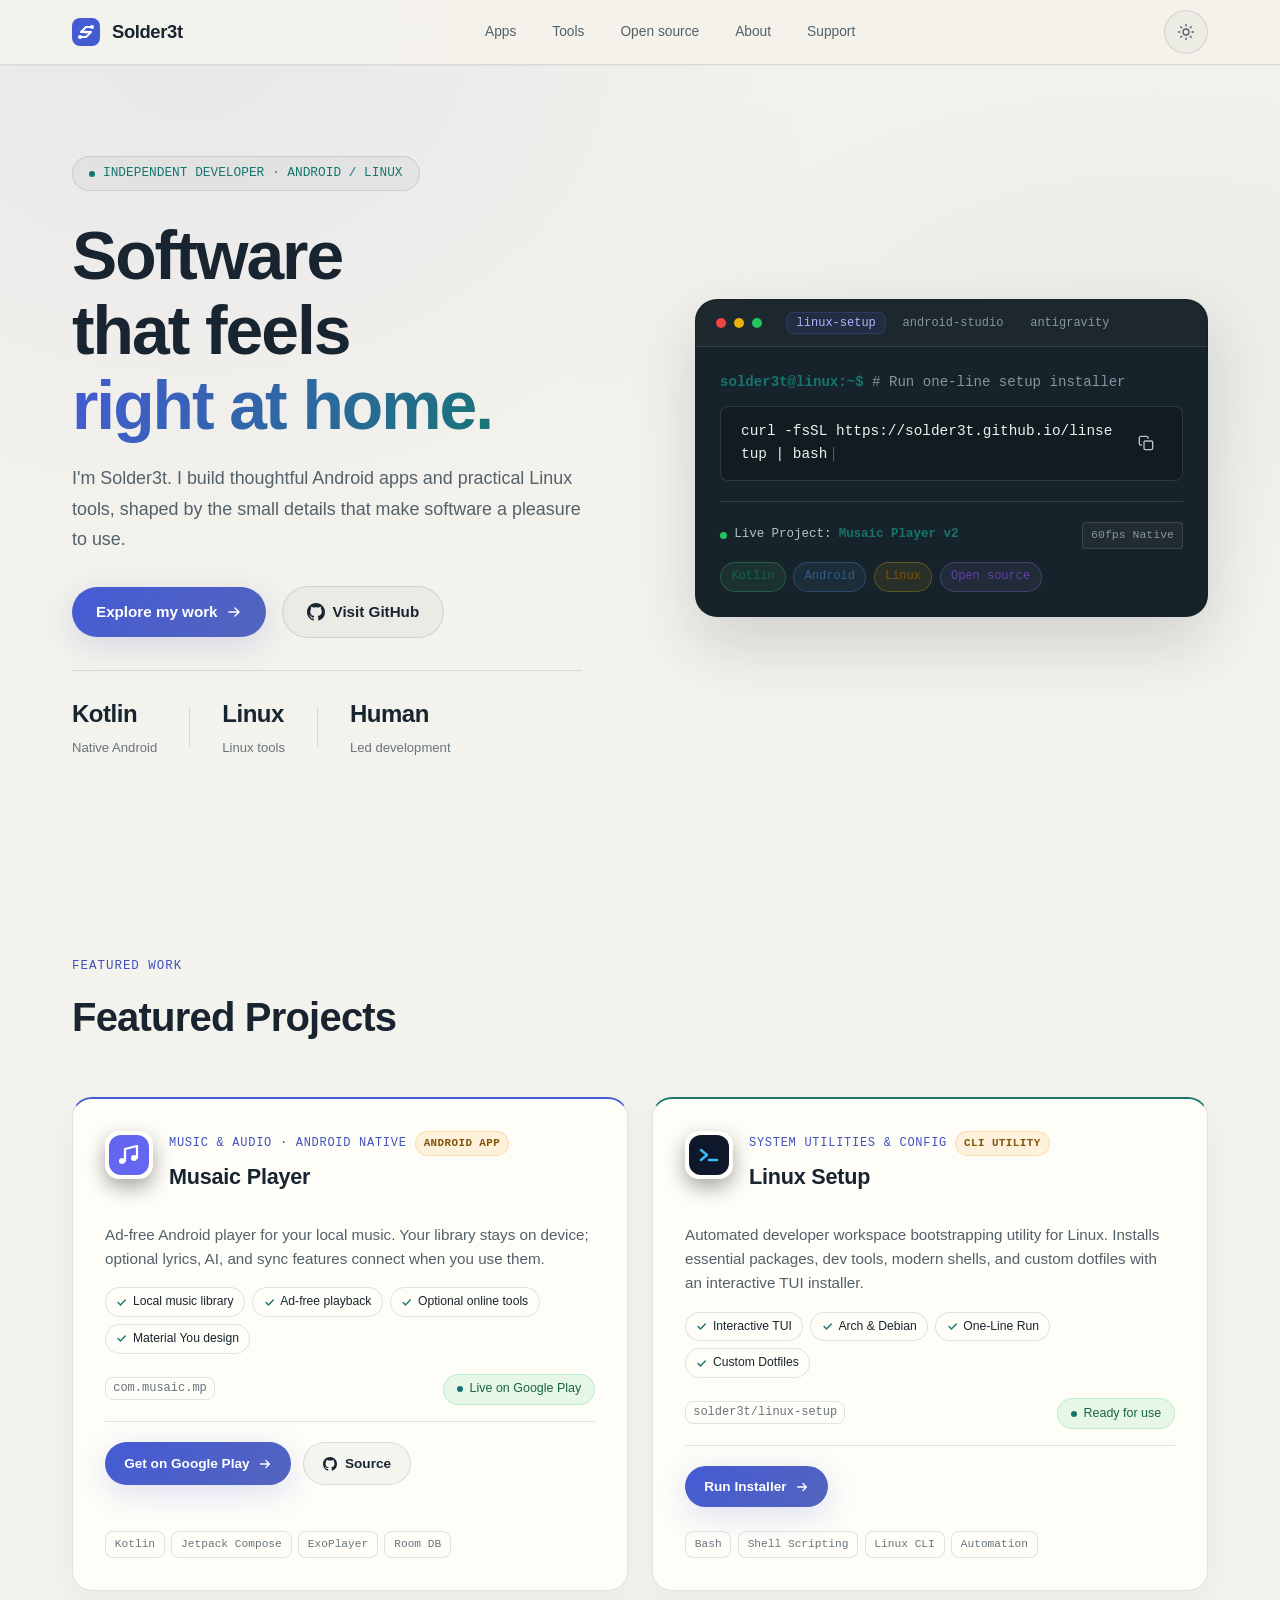
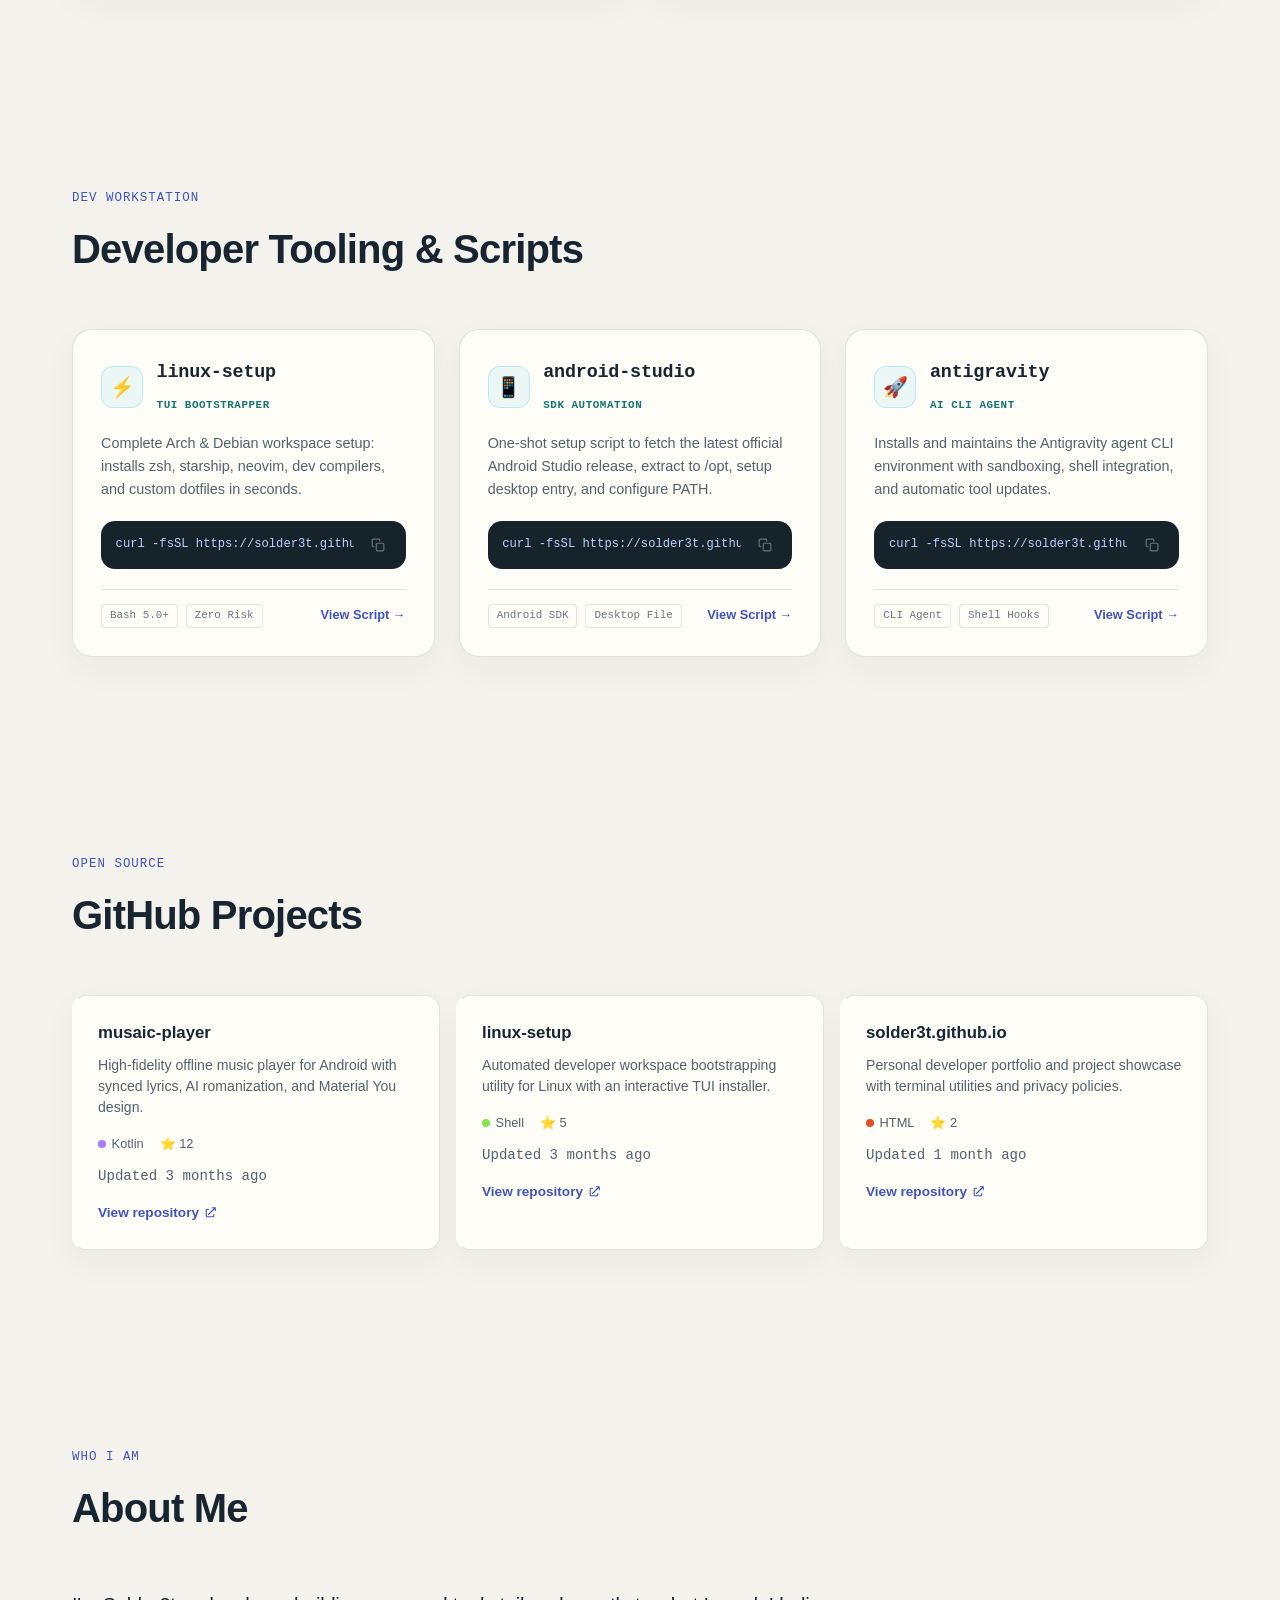
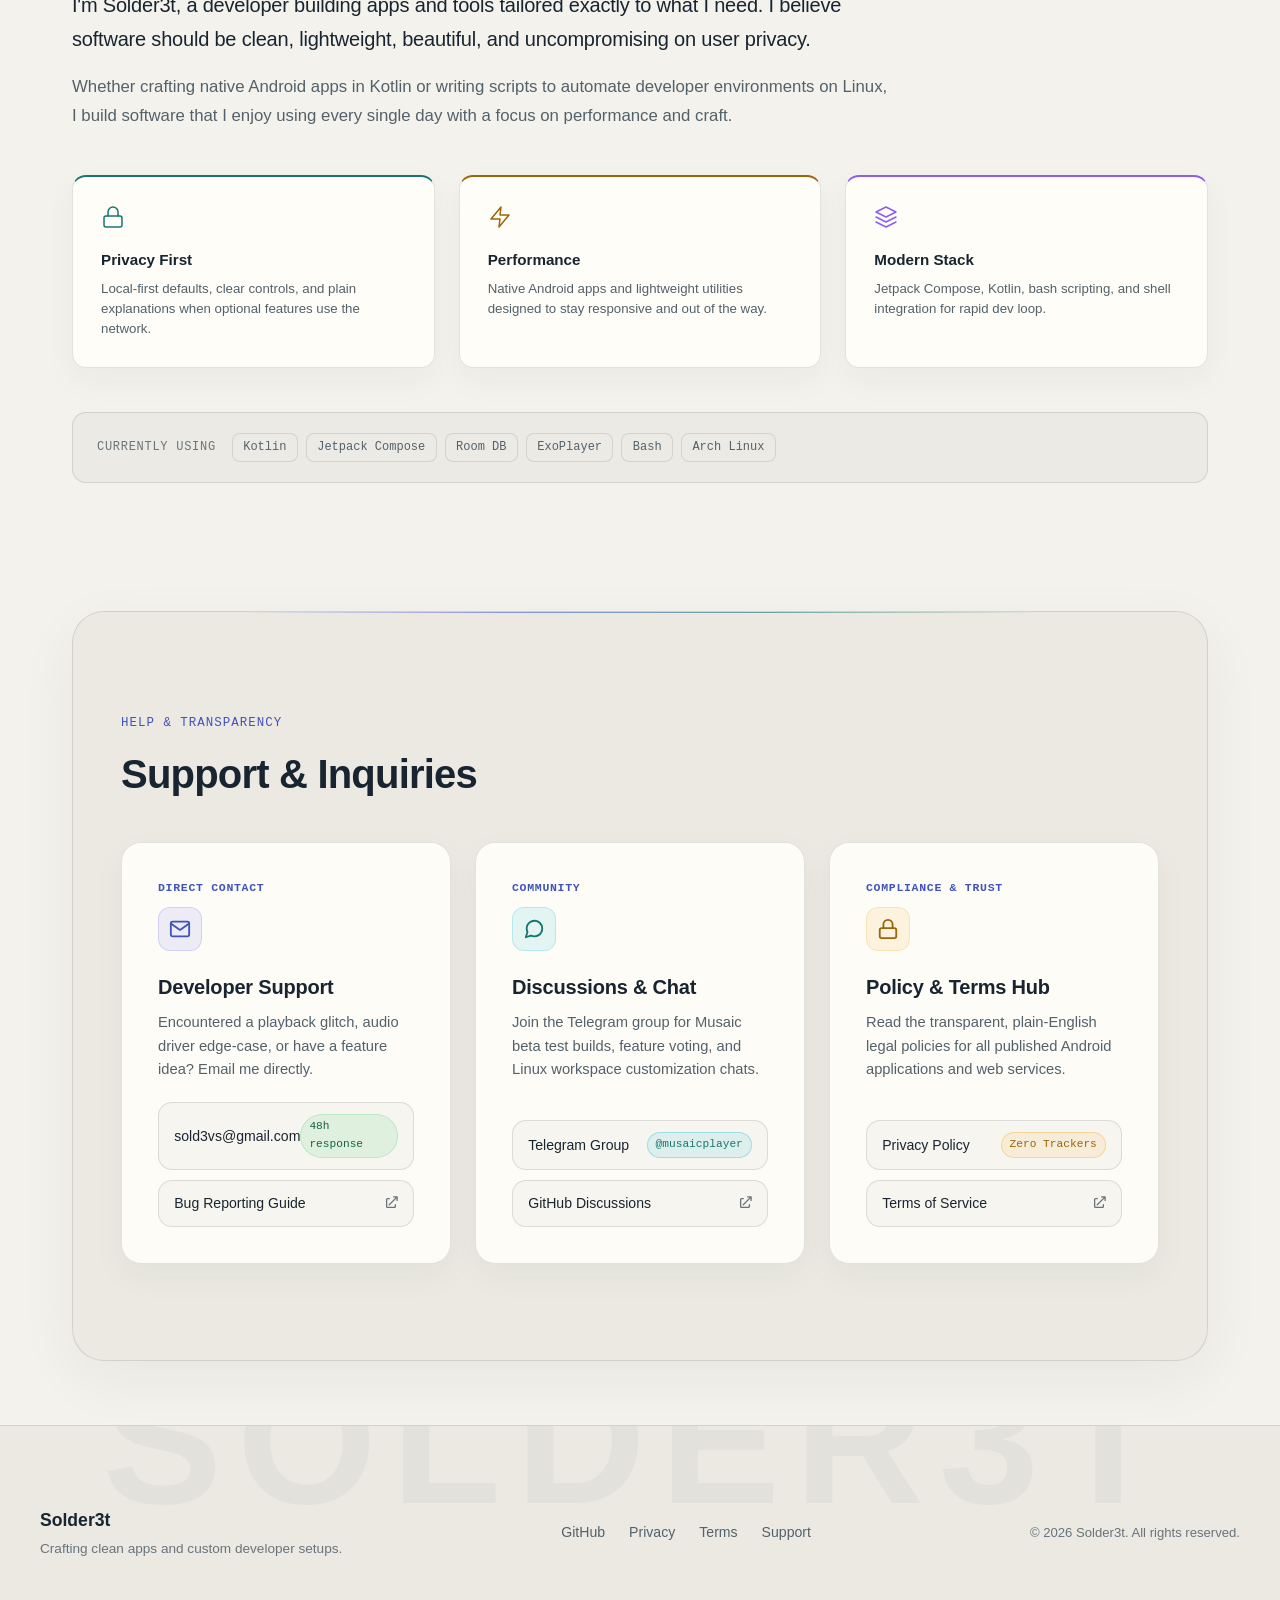
==== commit 34b0ff42: "Add theme control to mobile navigation" ====
--- a/index.html
+++ b/index.html
@@ -74,6 +74,11 @@
     <a href="#projects" class="mobile-menu-link">Open source</a>
     <a href="#about" class="mobile-menu-link">About</a>
     <a href="#support" class="mobile-menu-link">Support</a>
+    <button class="theme-toggle theme-toggle--menu" type="button" data-theme-toggle aria-label="Enable dark mode" title="Enable dark mode" aria-pressed="false">
+      <svg class="theme-icon theme-icon--sun" viewBox="0 0 24 24" fill="none" aria-hidden="true"><circle cx="12" cy="12" r="4"/><path d="M12 2v2m0 16v2M4.93 4.93l1.42 1.42m11.3 11.3 1.42 1.42M2 12h2m16 0h2M4.93 19.07l1.42-1.42m11.3-11.3 1.42-1.42"/></svg>
+      <svg class="theme-icon theme-icon--moon" viewBox="0 0 24 24" fill="none" aria-hidden="true"><path d="M20.2 15.4A8.4 8.4 0 0 1 8.6 3.8 8.5 8.5 0 1 0 20.2 15.4Z"/></svg>
+      <span>Theme</span>
+    </button>
   </div>
 
   <main id="top">
@@ -418,6 +423,6 @@
     Installer command copied!
   </div>
 
-  <script src="script.js?v=2.0.0"></script>
+  <script src="script.js?v=3.0.0"></script>
 </body>
 </html>
--- a/style.css
+++ b/style.css
@@ -313,6 +313,10 @@
   color: var(--accent-light);
 }
 
+.theme-toggle--menu {
+  display: none;
+}
+
 /* ── Main Content ── */
 main {
   max-width: 1200px;
@@ -2020,8 +2024,9 @@
 .footer-wordmark { color: #182530; opacity: 0.035; }
 
 .theme-toggle {
-  width: 40px;
-  height: 40px;
+  width: 44px;
+  height: 44px;
+  min-width: 44px;
   flex: 0 0 auto;
   display: inline-grid;
   place-items: center;
@@ -2043,6 +2048,28 @@
 .theme-toggle:focus-visible {
   outline: 2px solid var(--accent-light);
   outline-offset: 3px;
+}
+
+@media (max-width: 768px) {
+  .header-inner { gap: 0.75rem; }
+  .theme-toggle {
+    margin-left: auto;
+    color: var(--text);
+  }
+  .theme-toggle--menu {
+    display: inline-flex;
+    width: fit-content;
+    min-width: 44px;
+    height: 48px;
+    margin: 1rem 0 0;
+    padding: 0 1rem;
+    justify-content: flex-start;
+    gap: 0.75rem;
+    border-radius: 14px;
+    color: var(--text);
+    font: inherit;
+    font-weight: 600;
+  }
 }
 
 .theme-icon {
